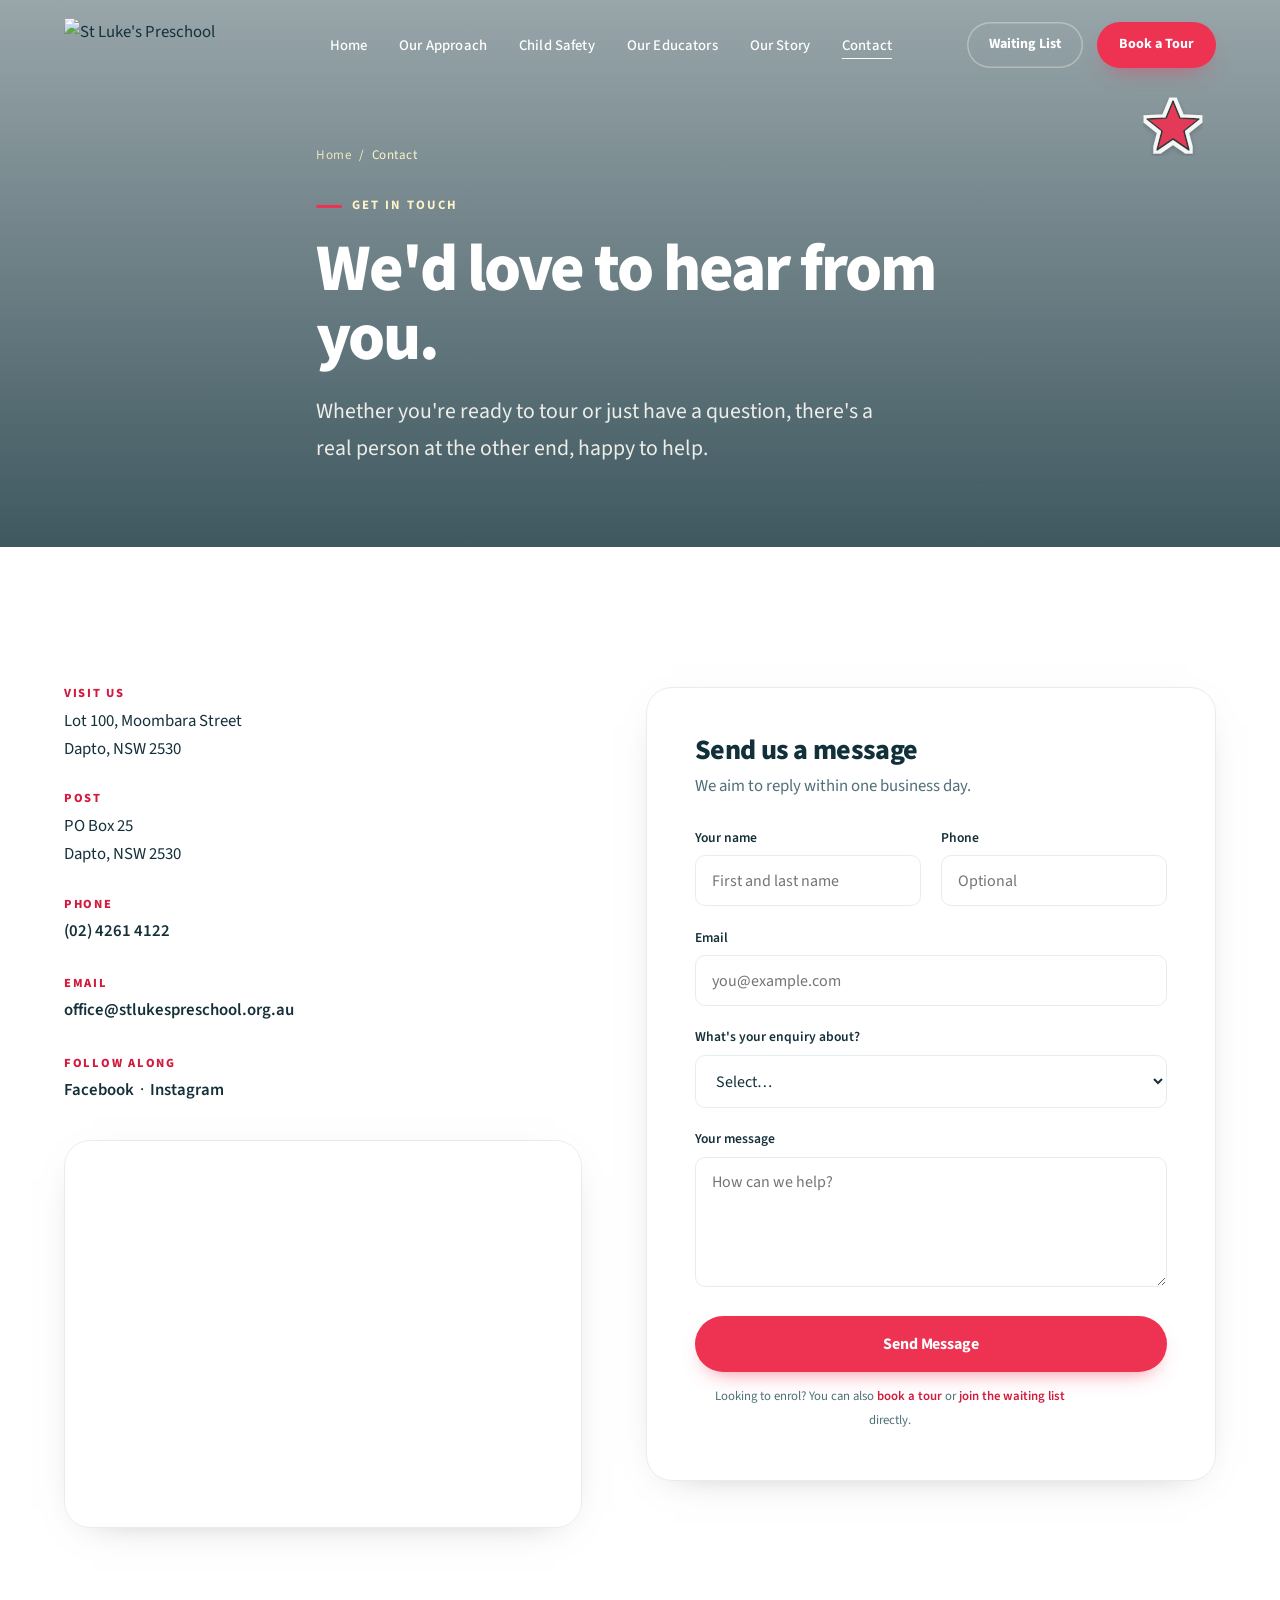
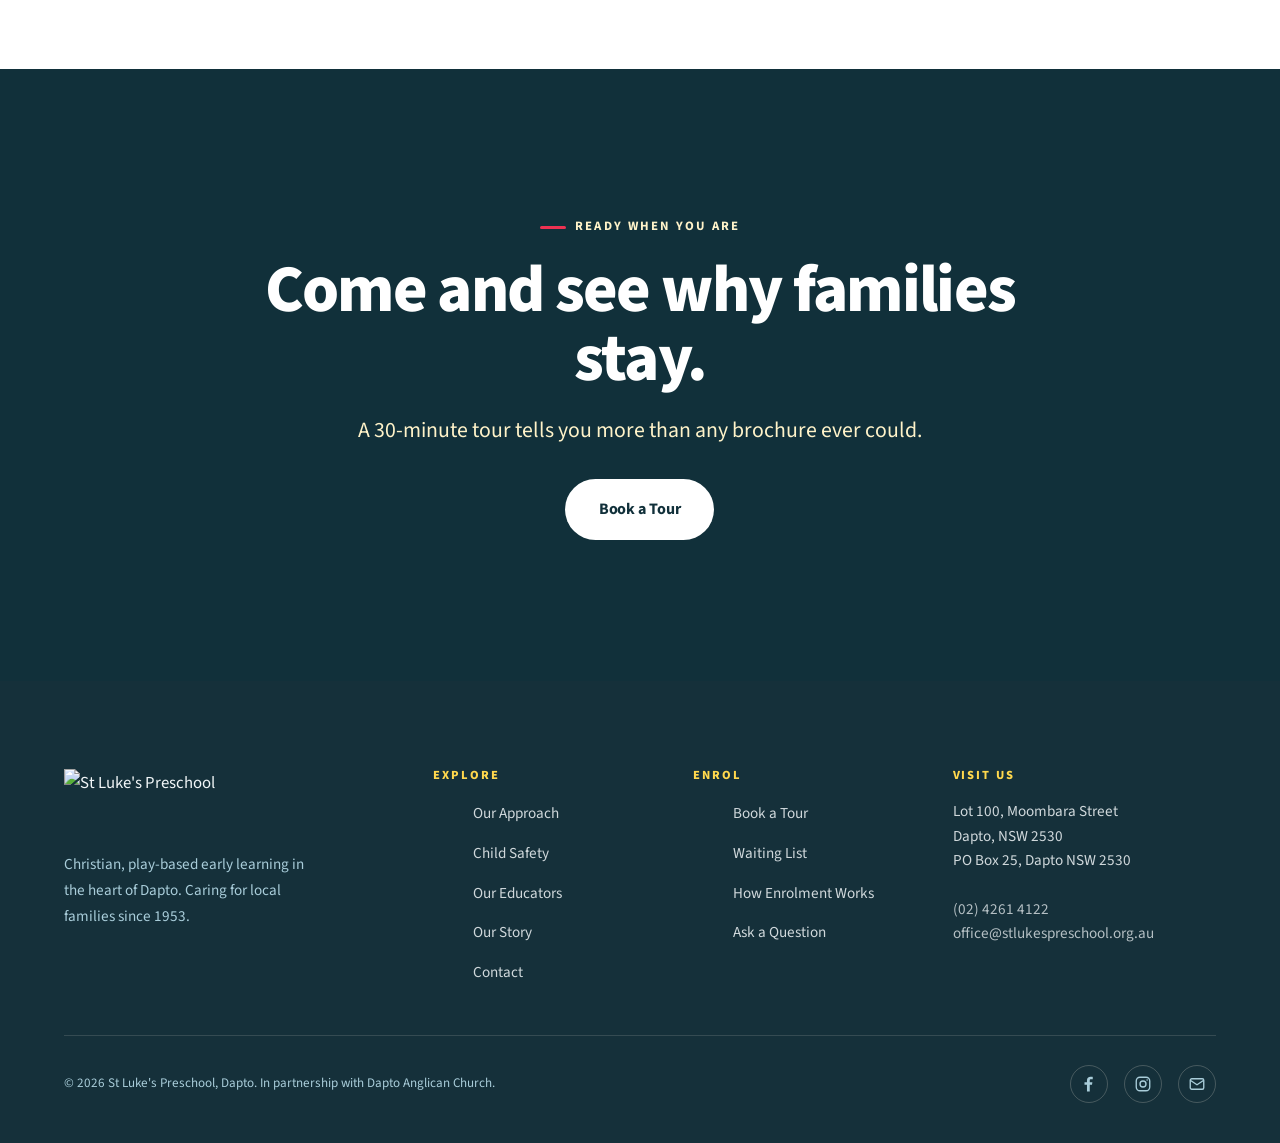
==== contact.html @ 41edbb32 "Initial commit: St Luke's Preschool website redesign" ====
<!DOCTYPE html>
<html lang="en-AU">
<head>
<meta charset="UTF-8">
<meta name="viewport" content="width=device-width, initial-scale=1">
<title>Contact &amp; Visit Us | St Luke's Preschool Dapto</title>
<meta name="description" content="Contact St Luke's Preschool in Dapto, NSW. Visit us at Lot 100 Moombara Street, call (02) 4261 4122, or send a message. We'd love to hear from your family.">
<link rel="canonical" href="https://www.stlukespreschool.org.au/contact">
<link rel="preconnect" href="https://fonts.googleapis.com">
<link rel="preconnect" href="https://fonts.gstatic.com" crossorigin>
<link rel="preconnect" href="https://images.squarespace-cdn.com">
<link rel="stylesheet" href="assets/css/style.css">
</head>
<body>
<a class="skip-link" href="#main">Skip to content</a>

<header class="site-header">
  <nav class="nav wrap" aria-label="Primary">
    <a class="nav__logo" href="index.html" aria-label="St Luke's Preschool home">
      <img class="logo-light" src="https://images.squarespace-cdn.com/content/v1/5cd36d3faadd343a1b4e7133/1561011271362-WZL18BUPBZLLY5ZI9XCS/StLukes_Logo_RGB_WhiteText.png?format=500w" alt="St Luke's Preschool">
      <img class="logo-dark" src="https://images.squarespace-cdn.com/content/v1/5cd36d3faadd343a1b4e7133/1561000660241-JR309UO80O5GHP8TYJ64/StLukes_Logo_RGB.png?format=500w" alt="St Luke's Preschool">
    </a>
    <ul class="nav__links">
      <li><a href="index.html">Home</a></li>
      <li><a href="philosophy.html">Our Approach</a></li>
      <li><a href="safety.html">Child Safety</a></li>
      <li><a href="team.html">Our Educators</a></li>
      <li><a href="history.html">Our Story</a></li>
      <li><a href="contact.html" aria-current="page">Contact</a></li>
    </ul>
    <div class="nav__cta">
      <a class="btn btn--outline-light" href="enrol.html">Waiting List</a>
      <a class="btn btn--timber" href="enrol.html#tour">Book a Tour</a>
    </div>
    <button class="nav__toggle" aria-label="Open menu" aria-expanded="false"><span></span><span></span><span></span></button>
  </nav>
</header>

<main id="main">

<section class="page-hero" style="min-height:46vh">
  <div class="page-hero__media" data-parallax>
    <img src="https://images.squarespace-cdn.com/content/v1/5cd36d3faadd343a1b4e7133/1565507945660-YT7NANG791HRL6DCPRB5/Photo+2-5-19%2C+9+03+25+am.jpg?format=2000w" alt="Inside St Luke's Preschool, Dapto">
  </div>
  <div class="wrap">
    <div class="breadcrumb"><a href="index.html">Home</a> &nbsp;/&nbsp; Contact</div>
    <span class="eyebrow">Get in touch</span>
    <h1>We'd love to hear from you.</h1>
    <p>Whether you're ready to tour or just have a question, there's a real person at the other end, happy to help.</p>
  </div>
</section>

<section class="section">
  <div class="wrap">
    <div class="contact-grid">
      <div class="reveal">
        <div class="contact-detail">
          <h4>Visit us</h4>
          <p>Lot 100, Moombara Street<br>Dapto, NSW 2530</p>
        </div>
        <div class="contact-detail">
          <h4>Post</h4>
          <p>PO Box 25<br>Dapto, NSW 2530</p>
        </div>
        <div class="contact-detail">
          <h4>Phone</h4>
          <p><a class="textlink" href="tel:+61242614122">(02) 4261 4122</a></p>
        </div>
        <div class="contact-detail">
          <h4>Email</h4>
          <p><a class="textlink" href="mailto:office@stlukespreschool.org.au">office@stlukespreschool.org.au</a></p>
        </div>
        <div class="contact-detail">
          <h4>Follow along</h4>
          <p><a class="textlink" href="https://www.facebook.com/stlukespreschooldapto/">Facebook</a> &nbsp;·&nbsp; <a class="textlink" href="http://instagram.com/stlukespreschooldapto">Instagram</a></p>
        </div>
        <div class="map-embed mt-2">
          <iframe title="Map to St Luke's Preschool, Moombara Street Dapto" loading="lazy" src="https://www.google.com/maps?q=Moombara+Street+Dapto+NSW+2530&output=embed"></iframe>
        </div>
      </div>

      <div class="form-card reveal reveal-d1">
        <h2 style="font-size:var(--fs-h3);margin-bottom:0.4rem">Send us a message</h2>
        <p class="muted" style="margin-bottom:1.6rem">We aim to reply within one business day.</p>
        <form onsubmit="return false">
          <div class="form-row">
            <div class="field"><label for="c-name">Your name</label><input id="c-name" type="text" autocomplete="name" placeholder="First and last name"></div>
            <div class="field"><label for="c-phone">Phone</label><input id="c-phone" type="tel" autocomplete="tel" placeholder="Optional"></div>
          </div>
          <div class="field"><label for="c-email">Email</label><input id="c-email" type="email" autocomplete="email" placeholder="you@example.com"></div>
          <div class="field"><label for="c-topic">What's your enquiry about?</label>
            <select id="c-topic"><option>Select…</option><option>Booking a tour</option><option>Waiting list &amp; enrolment</option><option>Fees &amp; subsidies</option><option>Something else</option></select></div>
          <div class="field"><label for="c-msg">Your message</label><textarea id="c-msg" placeholder="How can we help?"></textarea></div>
          <button class="btn btn--primary" type="submit" style="width:100%;justify-content:center">Send Message</button>
          <p class="muted" style="font-size:0.8rem;margin-top:0.9rem;text-align:center">Looking to enrol? You can also <a class="textlink" href="enrol.html#tour">book a tour</a> or <a class="textlink" href="enrol.html#waitlist">join the waiting list</a> directly.</p>
        </form>
      </div>
    </div>
  </div>
</section>

<section class="section section--forest text-center">
  <div class="wrap-narrow reveal">
    <span class="eyebrow" style="color:var(--sand)">Ready when you are</span>
    <h2 style="font-size:var(--fs-h1)">Come and see why families stay.</h2>
    <p class="lead" style="margin:1.2rem auto 2rem">A 30-minute tour tells you more than any brochure ever could.</p>
    <a class="btn btn--light" href="enrol.html#tour">Book a Tour</a>
  </div>
</section>

</main>

<div data-footer></div>
<script src="assets/js/main.js"></script>
<script src="assets/js/footer.js"></script>
<script src="assets/js/stickers.js"></script>
</body>
</html>
---- assets/css/style.css ----
/* =====================================================================
   St Luke's Preschool, Design System
   Evolution, not rebrand. Warm, calm, editorial, trustworthy.
   ===================================================================== */

/* ---------- Fonts ----------
   Primary face: Myriad Pro (licensed). Drop your Adobe Fonts / Typekit kit in the
   <head> and it renders natively everywhere. Source Sans 3 (Adobe's open sibling,
   near-identical to Myriad Pro) is loaded as the rendering fallback so the site
   looks correct without the licensed kit. */
@import url('https://fonts.googleapis.com/css2?family=Source+Sans+3:ital,wght@0,300;0,400;0,500;0,600;0,700;0,800;0,900;1,400;1,600&display=swap');

/* ---------- Tokens ---------- */
:root {
  /* Brand brights, preschool palette */
  --lime:     #d6f04e;
  --lime-deep:#bcd92f;
  --yellow:   #ffc803;
  --yellow-deep:#e6ad00;
  --red:      #ed3252;
  --red-deep: #d21b3f;
  --blue:     #71a5b9;
  --blue-deep:#4f8198;
  --white:    #ffffff;

  /* Semantic tokens (mapped onto the brights + premium neutrals) */
  --warm-white:   #ffffff;
  --soft-cream:   #f1f6f8;   /* cool soft alt section */
  --sand:         #fff3c9;   /* sunny block */
  --sand-deep:    #ffd84d;
  --timber:       #ed3252;   /* primary action / energetic accent */
  --timber-deep:  #d21b3f;
  --sage:         #71a5b9;   /* calm blue accent */
  --sage-soft:    #a9cdda;
  --forest:       #1d4a59;   /* deep teal */
  --forest-deep:  #11303a;   /* ink, dark sections, headings */
  --charcoal:     #15303a;   /* body text */
  --charcoal-soft:#516f79;   /* muted text */
  --line:         #e7edef;

  /* Typography, Myriad Pro with Source Sans 3 fallback */
  --display: "Myriad Pro", "Source Sans 3", -apple-system, BlinkMacSystemFont, "Segoe UI", Tahoma, sans-serif;
  --serif: var(--display);
  --sans:  "Myriad Pro", "Source Sans 3", -apple-system, BlinkMacSystemFont, "Segoe UI", Tahoma, sans-serif;

  /* Fluid type scale */
  --fs-hero:  clamp(2.9rem, 7vw, 6.4rem);
  --fs-h1:    clamp(2.4rem, 5.2vw, 4.6rem);
  --fs-h2:    clamp(1.9rem, 3.6vw, 3.1rem);
  --fs-h3:    clamp(1.35rem, 2.2vw, 1.75rem);
  --fs-lead:  clamp(1.12rem, 1.7vw, 1.4rem);
  --fs-body:  1.05rem;
  --fs-small: 0.86rem;

  /* Rhythm */
  --section:  clamp(4.5rem, 11vw, 9.5rem);
  --gutter:   clamp(1.4rem, 5vw, 5rem);
  --maxw:     1280px;
  --radius:   14px;
  --radius-lg: 26px;

  --ease: cubic-bezier(0.22, 0.61, 0.36, 1);
  --shadow: 0 18px 50px -24px rgba(46, 43, 37, 0.45);
  --shadow-soft: 0 10px 40px -28px rgba(46, 43, 37, 0.55);
}

/* ---------- Reset ---------- */
*, *::before, *::after { box-sizing: border-box; }
* { margin: 0; }
html { -webkit-text-size-adjust: 100%; scroll-behavior: smooth; }
@media (prefers-reduced-motion: reduce) {
  html { scroll-behavior: auto; }
  *, *::before, *::after { animation-duration: 0.001ms !important; transition-duration: 0.001ms !important; }
}
body {
  font-family: var(--sans);
  font-size: var(--fs-body);
  line-height: 1.7;
  color: var(--charcoal);
  background: var(--warm-white);
  -webkit-font-smoothing: antialiased;
  text-rendering: optimizeLegibility;
  overflow-x: hidden;
}
img { max-width: 100%; display: block; }
a { color: inherit; text-decoration: none; }
button { font-family: inherit; cursor: pointer; border: none; background: none; }

/* ---------- Typography ---------- */
h1, h2, h3, h4 {
  font-family: var(--display);
  font-weight: 800;
  line-height: 1.03;
  letter-spacing: -0.025em;
  color: var(--forest-deep);
}
h1 em, h2 em, h3 em { font-style: italic; font-weight: 700; }
.eyebrow {
  font-family: var(--sans);
  font-size: 0.8rem;
  font-weight: 700;
  letter-spacing: 0.16em;
  text-transform: uppercase;
  color: var(--blue-deep);
  display: inline-flex;
  align-items: center;
  gap: 0.6rem;
  margin-bottom: 1.2rem;
}
.eyebrow::before {
  content: ''; width: 26px; height: 3px; border-radius: 3px;
  background: var(--red); display: inline-block;
}
.section-head--center .eyebrow, .text-center .eyebrow { justify-content: center; }
.lead { font-size: var(--fs-lead); line-height: 1.55; color: var(--charcoal-soft); }
p { max-width: 65ch; }
em { font-style: italic; }

/* ---------- Layout ---------- */
.wrap { max-width: var(--maxw); margin-inline: auto; padding-inline: var(--gutter); }
.wrap-narrow { max-width: 920px; margin-inline: auto; padding-inline: var(--gutter); }
.section { padding-block: var(--section); }
.section--cream { background: var(--soft-cream); }
.section--sand { background: var(--sand); }
.section--forest { background: var(--forest-deep); color: var(--soft-cream); }
.section--forest h1, .section--forest h2, .section--forest h3 { color: var(--warm-white); }
.section--forest .lead { color: var(--sand); }

/* ---------- Buttons ---------- */
.btn {
  display: inline-flex; align-items: center; gap: 0.6rem;
  font-family: var(--sans); font-weight: 700; font-size: 1rem;
  letter-spacing: -0.005em;
  padding: 1.05rem 2.1rem; border-radius: 100px;
  transition: transform 0.35s var(--ease), background 0.35s var(--ease), color 0.35s var(--ease), box-shadow 0.35s var(--ease);
  will-change: transform;
}
.btn svg { transition: transform 0.35s var(--ease); }
.btn:hover svg { transform: translateX(4px); }
.btn--primary { background: var(--red); color: #fff; box-shadow: 0 10px 22px -12px rgba(237,50,82,0.7); }
.btn--primary:hover { background: var(--red-deep); transform: translateY(-3px); box-shadow: 0 16px 30px -12px rgba(237,50,82,0.75); }
.btn--timber { background: var(--red); color: #fff; box-shadow: 0 10px 22px -12px rgba(237,50,82,0.7); }
.btn--timber:hover { background: var(--red-deep); transform: translateY(-3px); box-shadow: 0 16px 30px -12px rgba(237,50,82,0.75); }
.btn--ghost { background: transparent; color: var(--forest-deep); box-shadow: inset 0 0 0 2px var(--forest-deep); }
.btn--ghost:hover { background: var(--forest-deep); color: #fff; transform: translateY(-3px); }
.btn--light { background: var(--warm-white); color: var(--forest-deep); }
.btn--light:hover { background: #fff; transform: translateY(-2px); box-shadow: var(--shadow-soft); }
.btn--outline-light { background: transparent; color: var(--warm-white); box-shadow: inset 0 0 0 1.5px rgba(243,236,224,0.4); }
.btn--outline-light:hover { box-shadow: inset 0 0 0 1.5px var(--warm-white); transform: translateY(-2px); }

.textlink {
  display: inline-flex; align-items: center; gap: 0.5rem;
  font-weight: 600; color: var(--timber-deep);
  border-bottom: 1.5px solid transparent; padding-bottom: 2px;
  transition: border-color 0.3s var(--ease), gap 0.3s var(--ease);
}
.textlink:hover { border-color: var(--timber); gap: 0.8rem; }

/* ---------- Header ---------- */
.site-header {
  position: fixed; top: 0; left: 0; right: 0; z-index: 100;
  padding: 1.1rem 0;
  transition: background 0.5s var(--ease), box-shadow 0.5s var(--ease), padding 0.5s var(--ease);
}
.site-header.is-solid {
  background: #ffffff;
  box-shadow: 0 1px 0 var(--line), 0 8px 24px -20px rgba(20,48,58,0.5);
  padding: 0.7rem 0;
}
.nav { display: flex; align-items: center; justify-content: space-between; gap: 2rem; }
.nav__logo img { height: 56px; width: auto; transition: height 0.5s var(--ease), filter 0.5s var(--ease); }
.is-solid .nav__logo img { height: 46px; }
/* white logo on hero, dark logo when solid */
.nav__logo .logo-light { display: block; }
.nav__logo .logo-dark  { display: none; }
.is-solid .nav__logo .logo-light { display: none; }
.is-solid .nav__logo .logo-dark  { display: block; }

.nav__links { display: flex; align-items: center; gap: 2rem; list-style: none; }
.nav__links a {
  font-size: 0.92rem; font-weight: 500; color: var(--warm-white);
  letter-spacing: 0.01em; position: relative; padding-bottom: 3px;
  transition: color 0.3s var(--ease);
}
.nav__links a::after {
  content: ''; position: absolute; left: 0; bottom: 0; height: 1.5px; width: 0;
  background: currentColor; transition: width 0.35s var(--ease);
}
.nav__links a:hover::after, .nav__links a[aria-current="page"]::after { width: 100%; }
.is-solid .nav__links a { color: var(--charcoal); }
.nav__cta { display: flex; align-items: center; gap: 0.9rem; }
.nav__cta .btn { padding: 0.7rem 1.4rem; font-size: 0.88rem; }
.is-solid .nav__cta .btn--outline-light { color: var(--forest-deep); box-shadow: inset 0 0 0 1.5px var(--sand-deep); }

.nav__toggle { display: none; flex-direction: column; gap: 5px; padding: 8px; z-index: 110; }
.nav__toggle span { width: 26px; height: 2px; background: var(--warm-white); transition: all 0.4s var(--ease); }
.is-solid .nav__toggle span, .nav-open .nav__toggle span { background: var(--charcoal); }
.nav-open .nav__toggle span:nth-child(1) { transform: translateY(7px) rotate(45deg); }
.nav-open .nav__toggle span:nth-child(2) { opacity: 0; }
.nav-open .nav__toggle span:nth-child(3) { transform: translateY(-7px) rotate(-45deg); }

/* ---------- Mobile nav ---------- */
@media (max-width: 940px) {
  .nav__links, .nav__cta .btn--outline-light { display: none; }
  .nav__toggle { display: flex; }
  .nav__links {
    position: fixed; inset: 0; flex-direction: column; justify-content: center;
    gap: 1.8rem; background: var(--warm-white); padding: 2rem;
    transform: translateX(100%); transition: transform 0.55s var(--ease);
  }
  .nav-open .nav__links { transform: translateX(0); display: flex; }
  .nav-open .nav__links a { color: var(--charcoal); font-size: 1.5rem; font-family: var(--serif); }
  .nav__cta .btn--timber { padding: 0.6rem 1.1rem; font-size: 0.82rem; }
}

/* ---------- Hero ---------- */
.hero { position: relative; min-height: 100svh; display: flex; align-items: flex-end; color: var(--warm-white); overflow: hidden; }
.hero__media { position: absolute; inset: 0; z-index: -2; }
.hero__media img { width: 100%; height: 100%; object-fit: cover; }
.hero__media::after {
  content: ''; position: absolute; inset: 0;
  background: linear-gradient(180deg, rgba(17,48,58,0.45) 0%, rgba(17,48,58,0.1) 35%, rgba(17,48,58,0.25) 60%, rgba(17,48,58,0.82) 100%);
}
.hero__inner { width: 100%; padding-bottom: clamp(3rem, 8vh, 7rem); padding-top: 8rem; }
.hero__eyebrow { color: var(--sand); letter-spacing: 0.24em; }
.hero h1 { color: #fff; font-size: var(--fs-hero); font-weight: 800; max-width: 16ch; letter-spacing: -0.03em; }
.hero h1 em { font-style: italic; color: var(--yellow); }
.hero__sub { font-size: var(--fs-lead); max-width: 46ch; margin-top: 1.6rem; color: rgba(251,248,243,0.92); }
.hero__cta { display: flex; flex-wrap: wrap; gap: 1rem; margin-top: 2.4rem; }
.hero__scroll {
  position: absolute; bottom: 2rem; right: var(--gutter); font-size: 0.74rem;
  letter-spacing: 0.2em; text-transform: uppercase; display: flex; align-items: center; gap: 0.6rem; opacity: 0.85;
}
.hero__scroll span { width: 1px; height: 38px; background: rgba(251,248,243,0.6); display: inline-block; position: relative; overflow: hidden; }
.hero__scroll span::after { content:''; position:absolute; top:-100%; left:0; width:100%; height:100%; background: var(--sand); animation: scrolldn 2.4s var(--ease) infinite; }
@keyframes scrolldn { 0%{top:-100%} 60%,100%{top:100%} }

/* ---------- Trust bar ---------- */
.trustbar { background: var(--forest-deep); color: var(--soft-cream); }
.trustbar__grid {
  display: grid; grid-template-columns: repeat(5, 1fr);
  align-items: center;
}
.trustbar__item { padding: 2.2rem 1.4rem; text-align: center; border-right: 1px solid rgba(255,255,255,0.10); position: relative; }
.trustbar__item:last-child { border-right: none; }
.trustbar__item::before { content:''; position:absolute; top:0; left:50%; transform:translateX(-50%); width:38px; height:4px; border-radius:0 0 4px 4px; }
.trustbar__item:nth-child(1)::before { background: var(--lime); }
.trustbar__item:nth-child(2)::before { background: var(--yellow); }
.trustbar__item:nth-child(3)::before { background: var(--red); }
.trustbar__item:nth-child(4)::before { background: var(--blue); }
.trustbar__item:nth-child(5)::before { background: var(--lime-deep); }
.trustbar__item strong { display: block; font-family: var(--display); font-weight: 800; font-size: 1.5rem; color: #fff; line-height: 1.1; margin-bottom: 0.3rem; letter-spacing: -0.02em; }
.trustbar__item span { font-size: 0.82rem; letter-spacing: 0.02em; color: var(--sage-soft); }
@media (max-width: 860px) {
  .trustbar__grid { grid-template-columns: repeat(2, 1fr); }
  .trustbar__item:nth-child(2) { border-right: none; }
  .trustbar__item:nth-child(5) { grid-column: 1 / -1; border-right: none; border-top: 1px solid rgba(243,236,224,0.12); }
  .trustbar__item { border-top: 1px solid rgba(243,236,224,0.12); }
  .trustbar__item:nth-child(1), .trustbar__item:nth-child(2) { border-top: none; }
}

/* ---------- Section head ---------- */
.section-head { max-width: 760px; margin-bottom: clamp(2.5rem, 5vw, 4rem); }
.section-head h2 { font-size: var(--fs-h2); margin-bottom: 1.2rem; }
.section-head--center { margin-inline: auto; text-align: center; }

/* ---------- Intro / asymmetric split ---------- */
.split { display: grid; grid-template-columns: 1.05fr 0.95fr; gap: clamp(2rem, 6vw, 6rem); align-items: center; }
.split--reverse .split__media { order: 2; }
.split__media { position: relative; }
.split__media img { border-radius: var(--radius-lg); box-shadow: var(--shadow); width: 100%; aspect-ratio: 4/5; object-fit: cover; }
.split__media--tall img { aspect-ratio: 3/4; }
.split__badge {
  position: absolute; bottom: -28px; left: -28px; background: var(--warm-white);
  border-radius: 18px; padding: 1.2rem 1.5rem; box-shadow: var(--shadow); max-width: 230px;
}
.split__badge strong { font-family: var(--serif); font-size: 2.2rem; color: var(--timber-deep); display: block; line-height: 1; }
.split__badge span { font-size: 0.84rem; color: var(--charcoal-soft); }
@media (max-width: 820px) {
  .split { grid-template-columns: 1fr; gap: 3rem; }
  .split--reverse .split__media { order: 0; }
  .split__badge { left: 1rem; bottom: -22px; }
}

/* ---------- Pillars ---------- */
.pillars { display: grid; grid-template-columns: repeat(4, 1fr); gap: 1.6rem; }
.pillar {
  background: var(--warm-white); border: 1px solid var(--line); border-radius: var(--radius);
  padding: 2rem 1.7rem; transition: transform 0.5s var(--ease), box-shadow 0.5s var(--ease), border-color 0.5s var(--ease);
}
.pillar:hover { transform: translateY(-6px); box-shadow: var(--shadow-soft); border-color: var(--sand-deep); }
.pillar__icon {
  width: 52px; height: 52px; border-radius: 14px; background: var(--soft-cream);
  display: grid; place-items: center; margin-bottom: 1.3rem; color: var(--timber-deep);
}
.pillar h3 { font-size: 1.3rem; margin-bottom: 0.6rem; }
.pillar p { font-size: 0.96rem; color: var(--charcoal-soft); }
@media (max-width: 900px) { .pillars { grid-template-columns: repeat(2, 1fr); } }
@media (max-width: 520px) { .pillars { grid-template-columns: 1fr; } }

/* ---------- Editorial image collage ---------- */
.collage { display: grid; grid-template-columns: repeat(12, 1fr); gap: 1.4rem; }
.collage img { border-radius: var(--radius); object-fit: cover; width: 100%; height: 100%; box-shadow: var(--shadow-soft); }
.collage__a { grid-column: span 7; aspect-ratio: 4/3; }
.collage__b { grid-column: span 5; aspect-ratio: 3/4; align-self: end; }
.collage__c { grid-column: span 5; aspect-ratio: 3/4; }
.collage__d { grid-column: span 7; aspect-ratio: 4/3; align-self: start; }
@media (max-width: 720px) {
  .collage { grid-template-columns: 1fr 1fr; }
  .collage__a, .collage__b, .collage__c, .collage__d { grid-column: span 1; aspect-ratio: 1; }
}

/* ---------- Daily rhythm timeline ---------- */
.rhythm { display: grid; gap: 0; }
.rhythm__item {
  display: grid; grid-template-columns: 130px 1fr; gap: clamp(1.5rem,4vw,3.5rem); align-items: baseline;
  padding: 1.9rem 0; border-top: 1px solid rgba(243,236,224,0.2);
}
.rhythm__item:last-child { border-bottom: 1px solid rgba(243,236,224,0.2); }
.rhythm__time { font-family: var(--serif); font-size: 1.15rem; color: var(--sand); white-space: nowrap; }
.rhythm__body h3 { color: var(--warm-white); font-size: 1.45rem; margin-bottom: 0.35rem; }
.rhythm__body p { color: var(--sage-soft); font-size: 0.98rem; max-width: 60ch; }
@media (max-width: 620px) { .rhythm__item { grid-template-columns: 1fr; gap: 0.4rem; } }

/* ---------- Educators ---------- */
.educators { display: grid; grid-template-columns: repeat(3, 1fr); gap: 2rem; }
.educator__photo { border-radius: var(--radius); overflow: hidden; aspect-ratio: 4/5; margin-bottom: 1.2rem; background: var(--sand); }
.educator__photo img { width: 100%; height: 100%; object-fit: cover; transition: transform 0.7s var(--ease); }
.educator:hover .educator__photo img { transform: scale(1.04); }
.educator h3 { font-size: 1.35rem; margin-bottom: 0.15rem; }
.educator .role { font-size: 0.82rem; letter-spacing: 0.12em; text-transform: uppercase; color: var(--timber-deep); font-weight: 600; }
.educator p { font-size: 0.95rem; color: var(--charcoal-soft); margin-top: 0.7rem; }
.educator .qual { font-size: 0.85rem; color: var(--sage); margin-top: 0.6rem; font-style: italic; }
@media (max-width: 880px) { .educators { grid-template-columns: repeat(2, 1fr); } }
@media (max-width: 560px) { .educators { grid-template-columns: 1fr; max-width: 380px; margin-inline: auto; } }

/* ---------- Testimonials ---------- */
.quotes { display: grid; grid-template-columns: repeat(2, 1fr); gap: 1.8rem; }
.quote {
  background: var(--warm-white); border-radius: var(--radius-lg); padding: clamp(1.8rem,3vw,2.8rem);
  box-shadow: var(--shadow-soft); border: 1px solid var(--line); position: relative;
}
.quote__mark { font-family: var(--serif); font-size: 4rem; line-height: 0.5; color: var(--sand-deep); }
.quote p { font-family: var(--serif); font-size: 1.3rem; line-height: 1.45; color: var(--forest-deep); font-weight: 400; margin: 0.8rem 0 1.4rem; }
.quote__who { display: flex; align-items: center; gap: 0.9rem; }
.quote__who .avatar { width: 46px; height: 46px; border-radius: 50%; background: var(--sage-soft); display:grid; place-items:center; font-family: var(--serif); color: var(--forest-deep); font-size: 1.1rem; }
.quote__who strong { display: block; font-size: 0.98rem; }
.quote__who span { font-size: 0.84rem; color: var(--charcoal-soft); }
@media (max-width: 720px) { .quotes { grid-template-columns: 1fr; } }

/* ---------- Social feed ---------- */
.social-grid { display: grid; grid-template-columns: repeat(3, 1fr); gap: 1.6rem; }
.social-card { background: var(--warm-white); border: 1px solid var(--line); border-radius: var(--radius); overflow: hidden; transition: transform 0.5s var(--ease), box-shadow 0.5s var(--ease); }
.social-card:hover { transform: translateY(-5px); box-shadow: var(--shadow-soft); }
.social-card__img { aspect-ratio: 1; overflow: hidden; }
.social-card__img img { width: 100%; height: 100%; object-fit: cover; transition: transform 0.7s var(--ease); }
.social-card:hover .social-card__img img { transform: scale(1.05); }
.social-card__body { padding: 1.3rem 1.4rem; }
.social-card__body p { font-size: 0.95rem; color: var(--charcoal-soft); }
@media (max-width: 800px) { .social-grid { grid-template-columns: 1fr 1fr; } .social-grid a:nth-child(3){ display:none; } }
@media (max-width: 520px) { .social-grid { grid-template-columns: 1fr; } .social-grid a:nth-child(3){ display:block; } }

/* ---------- Big CTA ---------- */
.cta-final { position: relative; overflow: hidden; }
.cta-final__media { position: absolute; inset: 0; z-index: -2; }
.cta-final__media img { width: 100%; height: 100%; object-fit: cover; }
.cta-final__media::after { content:''; position:absolute; inset:0; background: linear-gradient(120deg, rgba(17,48,58,0.94) 0%, rgba(17,48,58,0.78) 50%, rgba(29,74,89,0.6) 100%); }
.cta-final { color: var(--warm-white); }
.cta-final h2 { color: #fff; font-size: var(--fs-h1); max-width: 16ch; }
.cta-final p { color: var(--sand); font-size: var(--fs-lead); margin-top: 1.2rem; max-width: 48ch; }
.cta-final__btns { display: flex; flex-wrap: wrap; gap: 1rem; margin-top: 2.4rem; }
.cta-final__mini { margin-top: 2.6rem; display: flex; flex-wrap: wrap; gap: 1.8rem; font-size: 0.9rem; color: var(--sage-soft); }
.cta-final__mini a { color: var(--warm-white); border-bottom: 1px solid rgba(251,248,243,0.4); }

/* ---------- Acknowledgement strip ---------- */
.acknowledge { background: var(--sand); text-align: center; }
.acknowledge p { font-family: var(--serif); font-style: italic; font-size: var(--fs-lead); color: var(--forest-deep); max-width: 72ch; margin-inline: auto; }
.acknowledge .eyebrow { color: var(--timber-deep); }

/* ---------- Footer ---------- */
.site-footer { background: var(--charcoal); color: var(--soft-cream); padding-block: clamp(3.5rem, 7vw, 5.5rem) 2.5rem; }
.footer__grid { display: grid; grid-template-columns: 1.5fr 1fr 1fr 1.2fr; gap: 2.5rem; padding-bottom: 3rem; border-bottom: 1px solid rgba(243,236,224,0.14); }
.footer__brand img { height: 64px; margin-bottom: 1.2rem; }
.footer__brand p { font-size: 0.95rem; color: var(--sage-soft); max-width: 32ch; }
.footer__col h4 { font-family: var(--sans); font-size: 0.78rem; letter-spacing: 0.16em; text-transform: uppercase; color: var(--sand-deep); margin-bottom: 1.1rem; }
.footer__col ul { list-style: none; display: grid; gap: 0.7rem; }
.footer__col a, .footer__col address { font-size: 0.95rem; color: var(--soft-cream); font-style: normal; line-height: 1.6; opacity: 0.85; transition: opacity 0.3s; }
.footer__col a:hover { opacity: 1; color: var(--sand); }
.footer__bottom { display: flex; justify-content: space-between; align-items: center; flex-wrap: wrap; gap: 1rem; padding-top: 1.8rem; font-size: 0.82rem; color: var(--sage-soft); }
.footer__social { display: flex; gap: 1rem; }
.footer__social a { width: 38px; height: 38px; border-radius: 50%; border: 1px solid rgba(243,236,224,0.22); display: grid; place-items: center; transition: background 0.3s, border-color 0.3s; }
.footer__social a:hover { background: var(--forest); border-color: var(--forest); }
@media (max-width: 820px) { .footer__grid { grid-template-columns: 1fr 1fr; } .footer__brand { grid-column: 1 / -1; } }
@media (max-width: 480px) { .footer__grid { grid-template-columns: 1fr; } }

/* ---------- Sticky mobile CTA ---------- */
.sticky-cta {
  position: fixed; bottom: 0; left: 0; right: 0; z-index: 90;
  display: none; padding: 0.7rem 1rem calc(0.7rem + env(safe-area-inset-bottom));
  background: rgba(251,248,243,0.95); backdrop-filter: blur(12px); box-shadow: 0 -1px 0 var(--line);
  gap: 0.7rem;
}
.sticky-cta .btn { flex: 1; justify-content: center; padding: 0.95rem; font-size: 0.92rem; }
@media (max-width: 940px) { .sticky-cta { display: flex; } body { padding-bottom: 4.5rem; } }

/* ---------- Page hero (inner pages) ---------- */
.page-hero { position: relative; padding-top: 9rem; padding-bottom: clamp(3rem,7vw,5rem); color: var(--warm-white); overflow: hidden; min-height: 56vh; display: flex; align-items: flex-end; }
.page-hero__media { position: absolute; inset: 0; z-index: -2; }
.page-hero__media img { width: 100%; height: 100%; object-fit: cover; }
.page-hero__media::after { content:''; position:absolute; inset:0; background: linear-gradient(180deg, rgba(17,48,58,0.42), rgba(17,48,58,0.82)); }
.page-hero .eyebrow { color: var(--sand); }
.page-hero h1 { color: #fff; font-size: var(--fs-h1); font-weight: 800; max-width: 18ch; letter-spacing: -0.03em; }
.page-hero p { color: rgba(251,248,243,0.92); font-size: var(--fs-lead); max-width: 52ch; margin-top: 1.2rem; }
.breadcrumb { font-size: 0.82rem; color: var(--sand); margin-bottom: 1.4rem; letter-spacing: 0.04em; }
.breadcrumb a { opacity: 0.85; } .breadcrumb a:hover { opacity: 1; }

/* ---------- Prose ---------- */
.prose h2 { font-size: var(--fs-h2); margin: 2.6rem 0 1rem; }
.prose h3 { font-size: var(--fs-h3); margin: 2rem 0 0.6rem; color: var(--timber-deep); }
.prose p { margin-bottom: 1.2rem; color: var(--charcoal); }
.prose p + p { margin-top: 0; }

/* ---------- Value cards (philosophy) ---------- */
.values { display: grid; grid-template-columns: repeat(2, 1fr); gap: 1.6rem; }
.value {
  padding: 1.9rem; border-radius: var(--radius); background: var(--warm-white); border: 1px solid var(--line);
  transition: transform .5s var(--ease), box-shadow .5s var(--ease);
}
.value:hover { transform: translateY(-4px); box-shadow: var(--shadow-soft); }
.value h3 { font-size: 1.25rem; color: var(--forest-deep); margin-bottom: 0.5rem; }
.value p { font-size: 0.97rem; color: var(--charcoal-soft); }
@media (max-width: 680px) { .values { grid-template-columns: 1fr; } }

/* ---------- Forms ---------- */
.form-card { background: var(--warm-white); border: 1px solid var(--line); border-radius: var(--radius-lg); padding: clamp(1.8rem, 4vw, 3rem); box-shadow: var(--shadow-soft); }
.form-row { display: grid; grid-template-columns: 1fr 1fr; gap: 1.2rem; }
.field { margin-bottom: 1.2rem; }
.field label { display: block; font-size: 0.85rem; font-weight: 600; margin-bottom: 0.4rem; color: var(--charcoal); }
.field input, .field select, .field textarea {
  width: 100%; padding: 0.85rem 1rem; border: 1.5px solid var(--line); border-radius: 10px;
  font-family: var(--sans); font-size: 1rem; background: var(--warm-white); color: var(--charcoal);
  transition: border-color 0.3s var(--ease), box-shadow 0.3s var(--ease);
}
.field input:focus, .field select:focus, .field textarea:focus { outline: none; border-color: var(--sage); box-shadow: 0 0 0 4px rgba(151,165,134,0.18); }
.field textarea { min-height: 130px; resize: vertical; }
@media (max-width: 560px) { .form-row { grid-template-columns: 1fr; } }

/* ---------- Steps (enrol) ---------- */
.steps { display: grid; grid-template-columns: repeat(3, 1fr); gap: 1.6rem; counter-reset: step; }
.step { padding: 1.8rem; border-radius: var(--radius); background: var(--soft-cream); position: relative; }
.step::before {
  counter-increment: step; content: counter(step, decimal-leading-zero);
  font-family: var(--serif); font-size: 2.4rem; color: var(--sand-deep); display: block; margin-bottom: 0.6rem;
}
.step h3 { font-size: 1.2rem; margin-bottom: 0.4rem; }
.step p { font-size: 0.94rem; color: var(--charcoal-soft); }
@media (max-width: 760px) { .steps { grid-template-columns: 1fr; } }

/* ---------- Map / contact split ---------- */
.contact-grid { display: grid; grid-template-columns: 1fr 1.1fr; gap: clamp(2rem, 5vw, 4rem); align-items: start; }
.contact-detail { margin-bottom: 1.8rem; }
.contact-detail h4 { font-family: var(--sans); font-size: 0.78rem; letter-spacing: 0.14em; text-transform: uppercase; color: var(--timber-deep); margin-bottom: 0.4rem; }
.contact-detail p, .contact-detail a { font-size: 1.05rem; color: var(--charcoal); }
.map-embed { border-radius: var(--radius-lg); overflow: hidden; box-shadow: var(--shadow-soft); aspect-ratio: 4/3; border: 1px solid var(--line); }
.map-embed iframe { width: 100%; height: 100%; border: 0; }
@media (max-width: 820px) { .contact-grid { grid-template-columns: 1fr; } }

/* ---------- Timeline (history) ---------- */
.timeline { position: relative; max-width: 760px; margin-inline: auto; }
.timeline::before { content:''; position: absolute; left: 14px; top: 8px; bottom: 8px; width: 2px; background: var(--sand-deep); }
.tl-item { position: relative; padding-left: 3.2rem; padding-bottom: 2.6rem; }
.tl-item::before { content:''; position: absolute; left: 7px; top: 6px; width: 16px; height: 16px; border-radius: 50%; background: var(--timber); box-shadow: 0 0 0 4px var(--warm-white); }
.tl-item .year { font-family: var(--serif); font-size: 1.6rem; color: var(--timber-deep); line-height: 1; margin-bottom: 0.5rem; }
.tl-item p { color: var(--charcoal-soft); }

/* ---------- Reveal animations ---------- */
.reveal { opacity: 0; transform: translateY(26px); transition: opacity 0.9s var(--ease), transform 0.9s var(--ease); }
.reveal.in { opacity: 1; transform: none; }
.reveal-d1 { transition-delay: 0.08s; }
.reveal-d2 { transition-delay: 0.16s; }
.reveal-d3 { transition-delay: 0.24s; }
@media (prefers-reduced-motion: reduce) { .reveal { opacity: 1; transform: none; } }

/* ---------- Utilities ---------- */
.text-center { text-align: center; }
.mt-2 { margin-top: 2rem; } .mt-3 { margin-top: 3rem; }
.muted { color: var(--charcoal-soft); }
.tag { display:inline-block; font-size:0.72rem; letter-spacing:0.12em; text-transform:uppercase; font-weight:600; color: var(--timber-deep); background: var(--soft-cream); padding: 0.35rem 0.8rem; border-radius: 100px; }
.divider-icon { display:flex; align-items:center; justify-content:center; gap:1rem; color: var(--sand-deep); margin: 0 auto; }
.divider-icon span { height:1px; width:60px; background: var(--sand-deep); }
.skip-link { position:absolute; left:-999px; top:0; background:var(--forest-deep); color:#fff; padding:0.7rem 1.2rem; z-index:200; border-radius:0 0 8px 0; }
.skip-link:focus { left:0; }
:focus-visible { outline: 3px solid var(--sage); outline-offset: 3px; border-radius: 4px; }
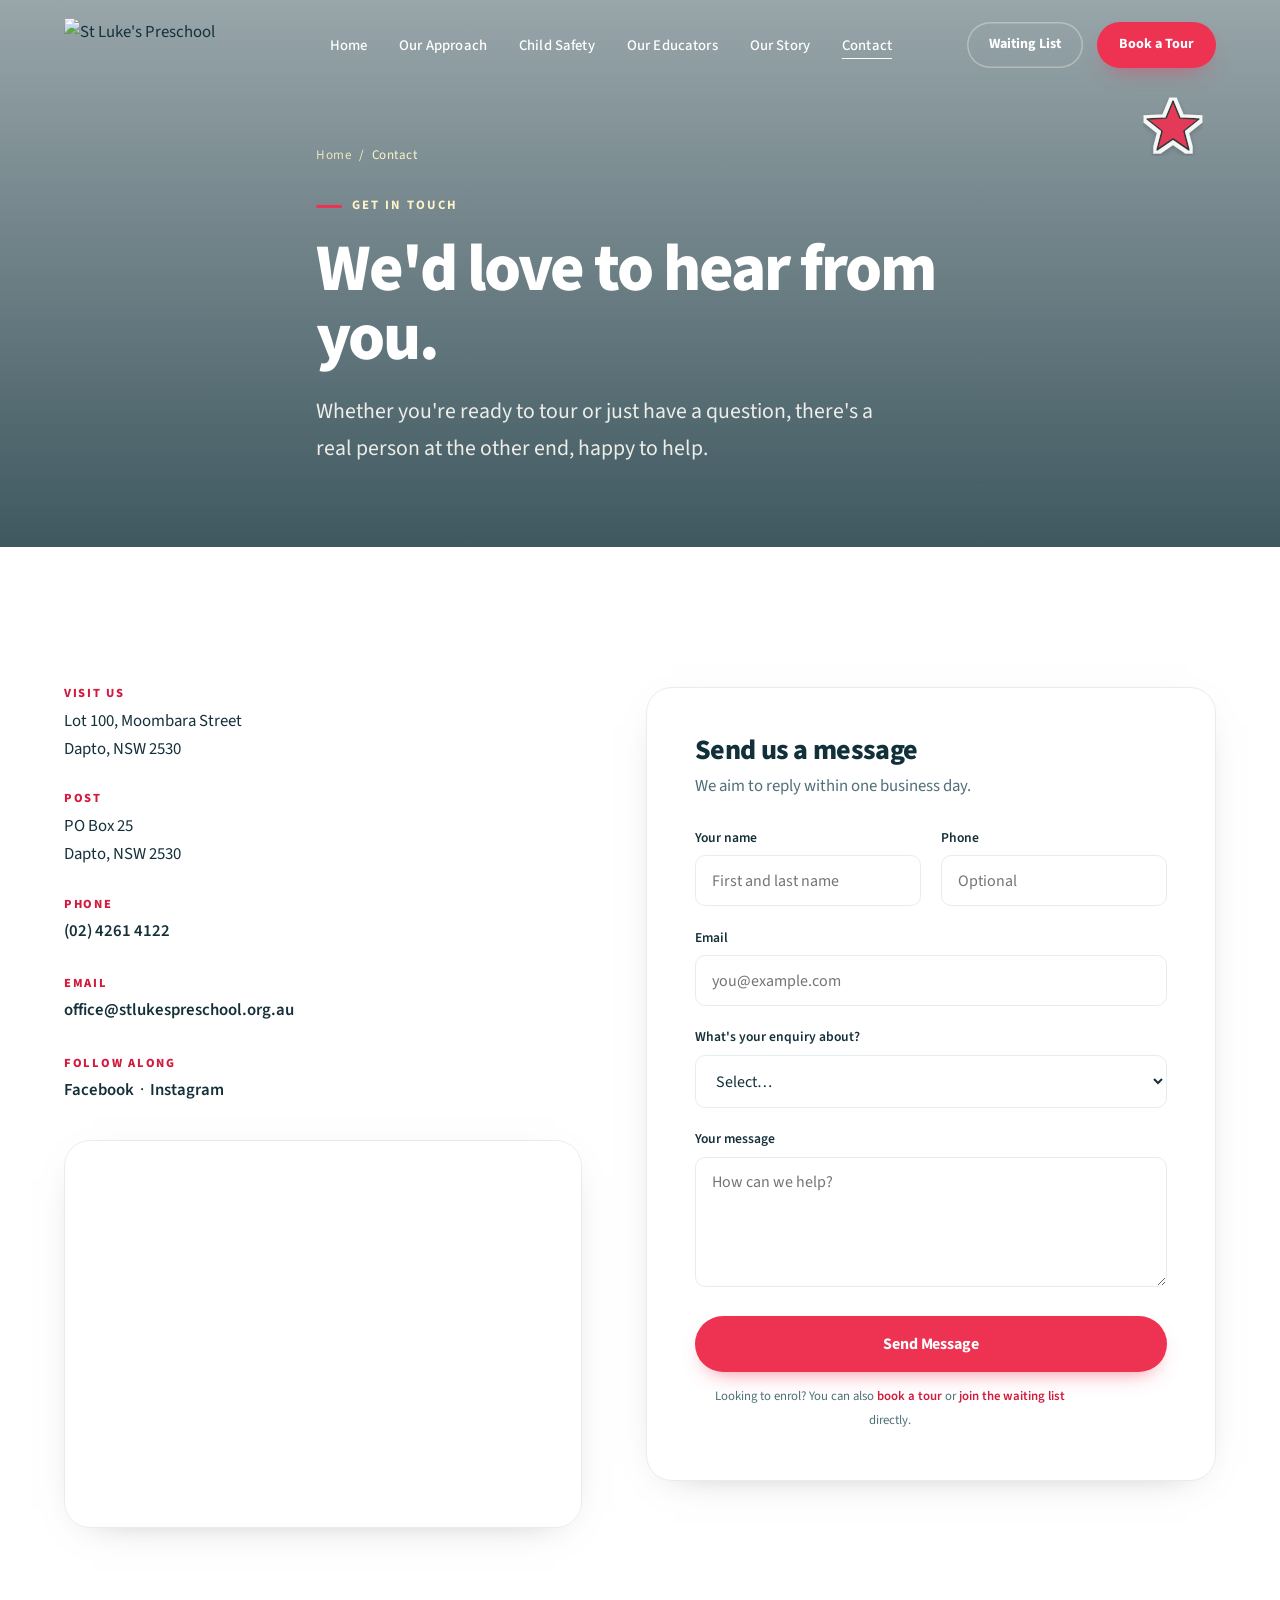
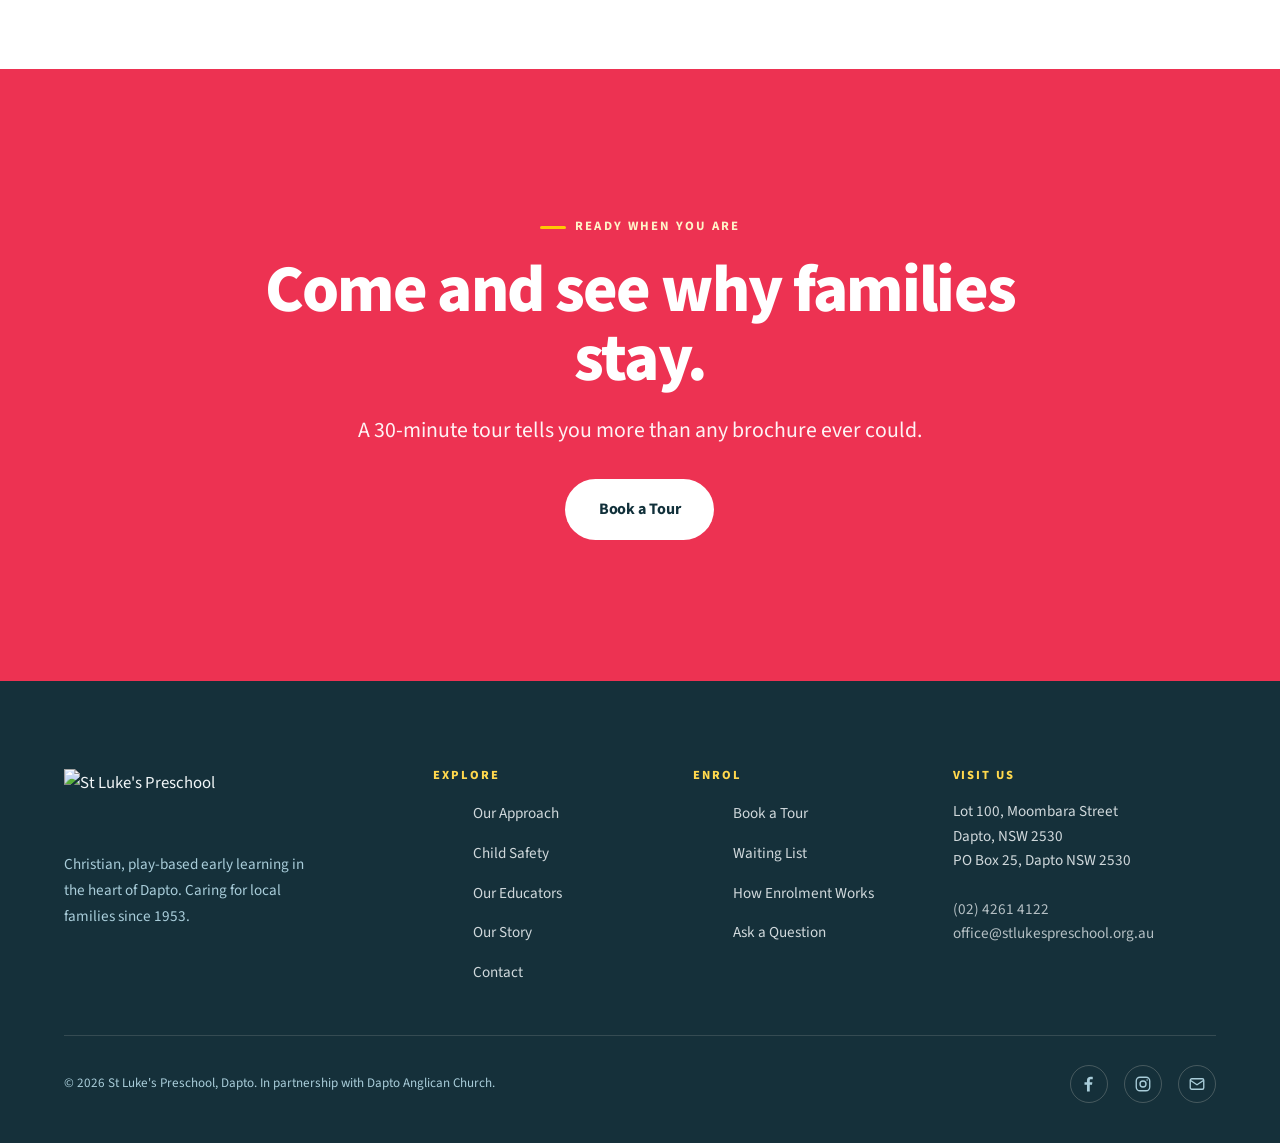
==== commit c09c3c82: "Rebalance brand palette across site; swap graphic tiles for real photos" ====
--- a/contact.html
+++ b/contact.html
@@ -99,7 +99,7 @@
   </div>
 </section>
 
-<section class="section section--forest text-center">
+<section class="section section--red text-center">
   <div class="wrap-narrow reveal">
     <span class="eyebrow" style="color:var(--sand)">Ready when you are</span>
     <h2 style="font-size:var(--fs-h1)">Come and see why families stay.</h2>
--- a/assets/css/style.css
+++ b/assets/css/style.css
@@ -126,6 +126,28 @@
 .section--forest h1, .section--forest h2, .section--forest h3 { color: var(--warm-white); }
 .section--forest .lead { color: var(--sand); }
 
+/* ---- Brand colour-block sections (all five colours, balanced) ---- */
+.section--blue   { background: var(--blue);  color: var(--forest-deep); }
+.section--lime   { background: var(--lime);  color: var(--forest-deep); }
+.section--yellow { background: var(--yellow); color: var(--forest-deep); }
+.section--limesoft { background: #eaf7c2; color: var(--charcoal); }
+.section--bluesoft { background: #e4eef2; color: var(--charcoal); }
+.section--red    { background: var(--red); color: #fff; }
+.section--red h1, .section--red h2, .section--red h3 { color: #fff; }
+.section--red .lead, .section--red p { color: rgba(255,255,255,0.94); }
+.section--red .eyebrow { color: #fff; }
+.section--red .eyebrow::before { background: var(--yellow); }
+.section--blue .eyebrow { color: var(--forest-deep); }
+.section--blue .eyebrow::before { background: var(--red); }
+
+/* Marker-pen highlight (surfaces lime/yellow inside headings) */
+.hl-lime, .hl-yellow {
+  -webkit-box-decoration-break: clone; box-decoration-break: clone;
+  padding: 0 0.16em; border-radius: 7px; color: var(--forest-deep);
+}
+.hl-lime { background: var(--lime); }
+.hl-yellow { background: var(--yellow); }
+
 /* ---------- Buttons ---------- */
 .btn {
   display: inline-flex; align-items: center; gap: 0.6rem;
@@ -236,12 +258,12 @@
 @keyframes scrolldn { 0%{top:-100%} 60%,100%{top:100%} }
 
 /* ---------- Trust bar ---------- */
-.trustbar { background: var(--forest-deep); color: var(--soft-cream); }
+.trustbar { background: var(--blue); color: var(--forest-deep); }
 .trustbar__grid {
   display: grid; grid-template-columns: repeat(5, 1fr);
   align-items: center;
 }
-.trustbar__item { padding: 2.2rem 1.4rem; text-align: center; border-right: 1px solid rgba(255,255,255,0.10); position: relative; }
+.trustbar__item { padding: 2.2rem 1.4rem; text-align: center; border-right: 1px solid rgba(17,48,58,0.14); position: relative; }
 .trustbar__item:last-child { border-right: none; }
 .trustbar__item::before { content:''; position:absolute; top:0; left:50%; transform:translateX(-50%); width:38px; height:4px; border-radius:0 0 4px 4px; }
 .trustbar__item:nth-child(1)::before { background: var(--lime); }
@@ -249,8 +271,8 @@
 .trustbar__item:nth-child(3)::before { background: var(--red); }
 .trustbar__item:nth-child(4)::before { background: var(--blue); }
 .trustbar__item:nth-child(5)::before { background: var(--lime-deep); }
-.trustbar__item strong { display: block; font-family: var(--display); font-weight: 800; font-size: 1.5rem; color: #fff; line-height: 1.1; margin-bottom: 0.3rem; letter-spacing: -0.02em; }
-.trustbar__item span { font-size: 0.82rem; letter-spacing: 0.02em; color: var(--sage-soft); }
+.trustbar__item strong { display: block; font-family: var(--display); font-weight: 800; font-size: 1.5rem; color: var(--forest-deep); line-height: 1.1; margin-bottom: 0.3rem; letter-spacing: -0.02em; }
+.trustbar__item span { font-size: 0.82rem; letter-spacing: 0.02em; color: rgba(17,48,58,0.72); }
 @media (max-width: 860px) {
   .trustbar__grid { grid-template-columns: repeat(2, 1fr); }
   .trustbar__item:nth-child(2) { border-right: none; }
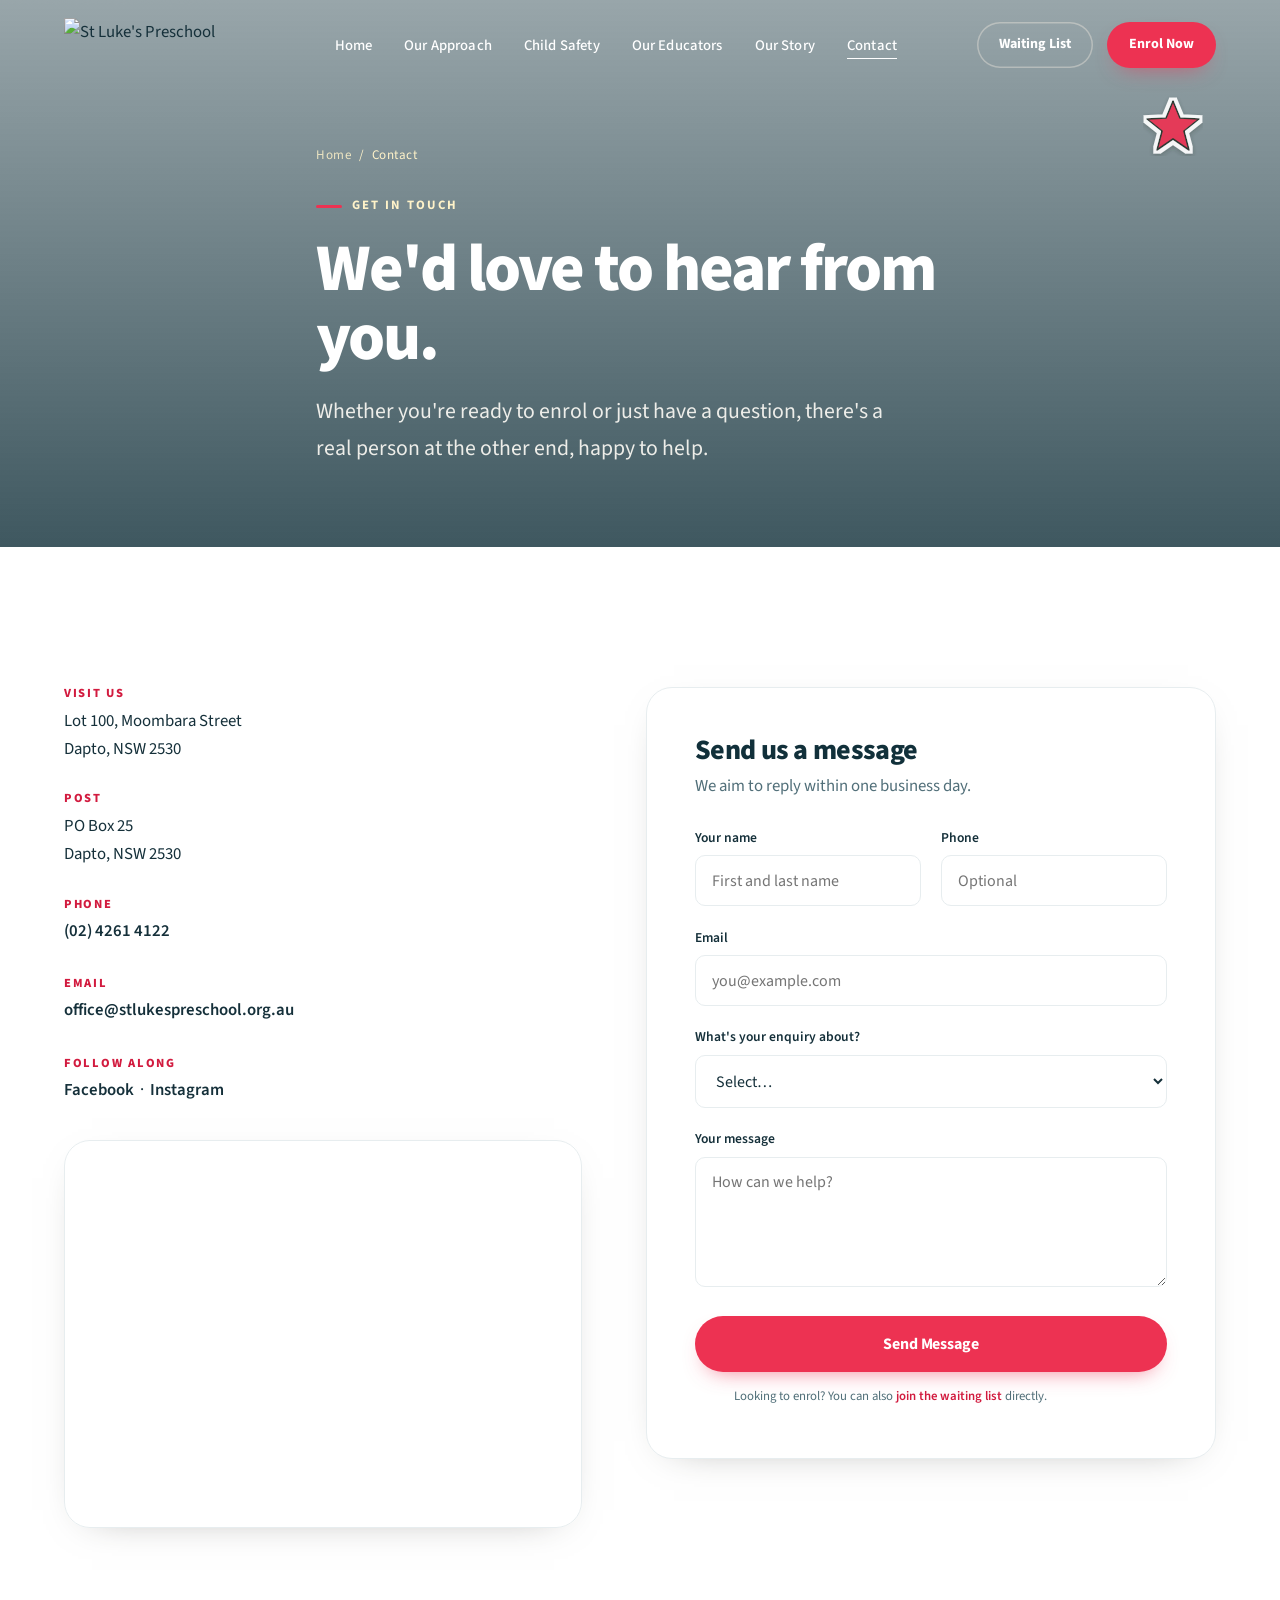
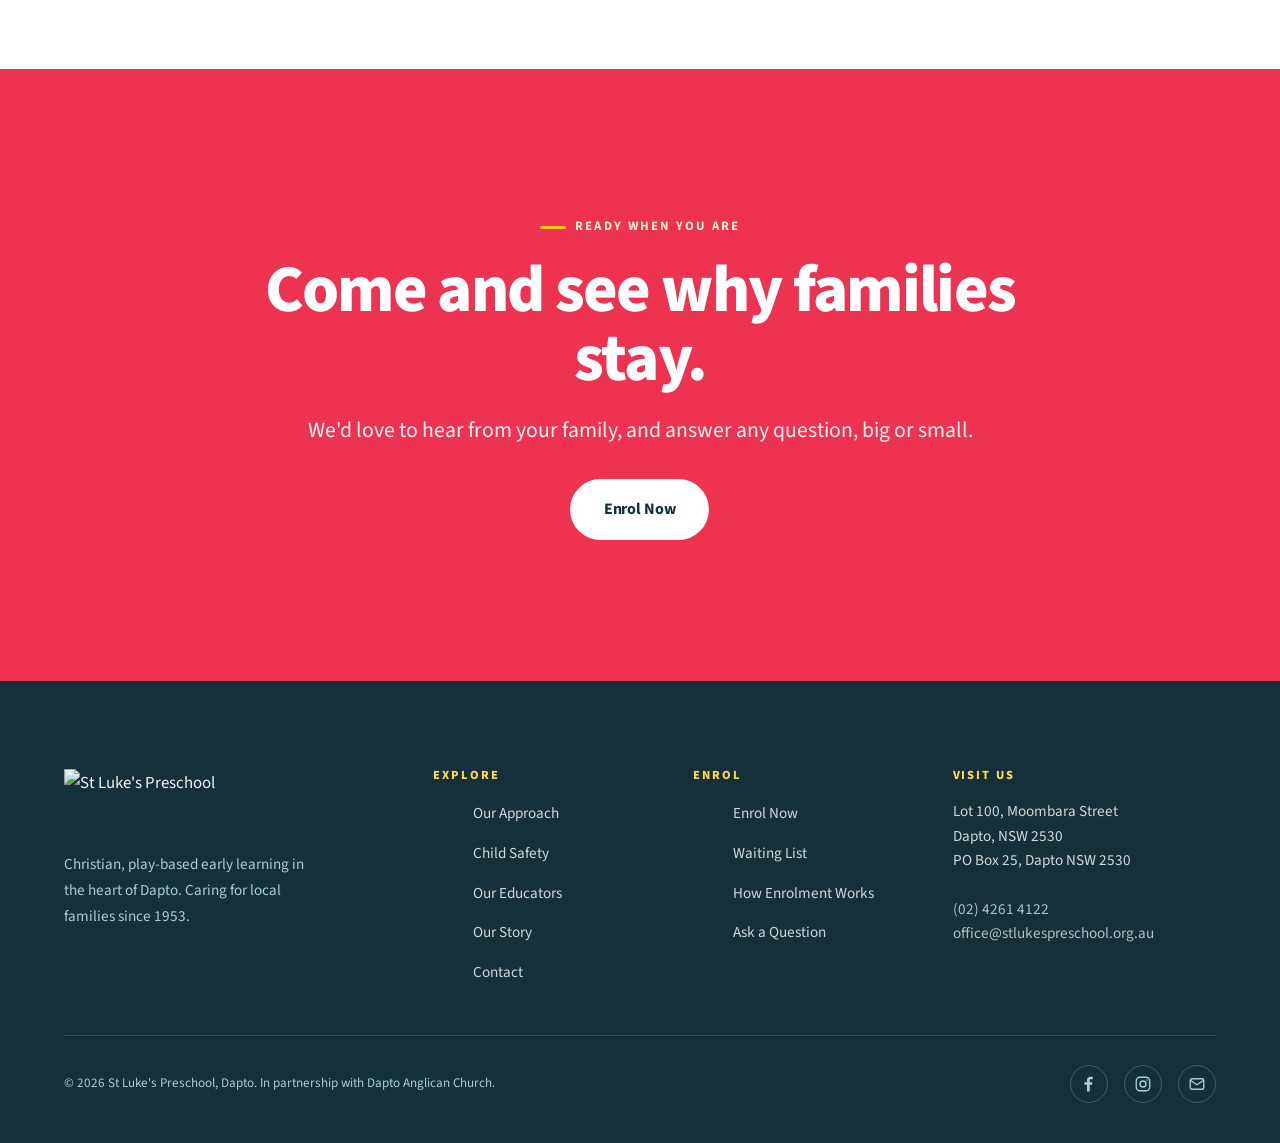
==== commit a56363f1: "Remove Book a Tour; make Enrol Now the primary CTA" ====
--- a/contact.html
+++ b/contact.html
@@ -30,7 +30,7 @@
     </ul>
     <div class="nav__cta">
       <a class="btn btn--outline-light" href="enrol.html">Waiting List</a>
-      <a class="btn btn--timber" href="enrol.html#tour">Book a Tour</a>
+      <a class="btn btn--timber" href="enrol.html">Enrol Now</a>
     </div>
     <button class="nav__toggle" aria-label="Open menu" aria-expanded="false"><span></span><span></span><span></span></button>
   </nav>
@@ -46,7 +46,7 @@
     <div class="breadcrumb"><a href="index.html">Home</a> &nbsp;/&nbsp; Contact</div>
     <span class="eyebrow">Get in touch</span>
     <h1>We'd love to hear from you.</h1>
-    <p>Whether you're ready to tour or just have a question, there's a real person at the other end, happy to help.</p>
+    <p>Whether you're ready to enrol or just have a question, there's a real person at the other end, happy to help.</p>
   </div>
 </section>
 
@@ -89,10 +89,10 @@
           </div>
           <div class="field"><label for="c-email">Email</label><input id="c-email" type="email" autocomplete="email" placeholder="you@example.com"></div>
           <div class="field"><label for="c-topic">What's your enquiry about?</label>
-            <select id="c-topic"><option>Select…</option><option>Booking a tour</option><option>Waiting list &amp; enrolment</option><option>Fees &amp; subsidies</option><option>Something else</option></select></div>
+            <select id="c-topic"><option>Select…</option><option>Visiting us</option><option>Waiting list &amp; enrolment</option><option>Fees &amp; subsidies</option><option>Something else</option></select></div>
           <div class="field"><label for="c-msg">Your message</label><textarea id="c-msg" placeholder="How can we help?"></textarea></div>
           <button class="btn btn--primary" type="submit" style="width:100%;justify-content:center">Send Message</button>
-          <p class="muted" style="font-size:0.8rem;margin-top:0.9rem;text-align:center">Looking to enrol? You can also <a class="textlink" href="enrol.html#tour">book a tour</a> or <a class="textlink" href="enrol.html#waitlist">join the waiting list</a> directly.</p>
+          <p class="muted" style="font-size:0.8rem;margin-top:0.9rem;text-align:center">Looking to enrol? You can also <a class="textlink" href="enrol.html#waitlist">join the waiting list</a> directly.</p>
         </form>
       </div>
     </div>
@@ -103,8 +103,8 @@
   <div class="wrap-narrow reveal">
     <span class="eyebrow" style="color:var(--sand)">Ready when you are</span>
     <h2 style="font-size:var(--fs-h1)">Come and see why families stay.</h2>
-    <p class="lead" style="margin:1.2rem auto 2rem">A 30-minute tour tells you more than any brochure ever could.</p>
-    <a class="btn btn--light" href="enrol.html#tour">Book a Tour</a>
+    <p class="lead" style="margin:1.2rem auto 2rem">We'd love to hear from your family, and answer any question, big or small.</p>
+    <a class="btn btn--light" href="enrol.html">Enrol Now</a>
   </div>
 </section>
 
--- a/assets/css/style.css
+++ b/assets/css/style.css
@@ -121,7 +121,7 @@
 .wrap-narrow { max-width: 920px; margin-inline: auto; padding-inline: var(--gutter); }
 .section { padding-block: var(--section); }
 .section--cream { background: var(--soft-cream); }
-.section--sand { background: var(--sand); }
+.section--sand { background: #e8f1f4; }
 .section--forest { background: var(--forest-deep); color: var(--soft-cream); }
 .section--forest h1, .section--forest h2, .section--forest h3 { color: var(--warm-white); }
 .section--forest .lead { color: var(--sand); }
@@ -395,7 +395,7 @@
 .cta-final__mini a { color: var(--warm-white); border-bottom: 1px solid rgba(251,248,243,0.4); }
 
 /* ---------- Acknowledgement strip ---------- */
-.acknowledge { background: var(--sand); text-align: center; }
+.acknowledge { background: #e8f1f4; text-align: center; }
 .acknowledge p { font-family: var(--serif); font-style: italic; font-size: var(--fs-lead); color: var(--forest-deep); max-width: 72ch; margin-inline: auto; }
 .acknowledge .eyebrow { color: var(--timber-deep); }
 
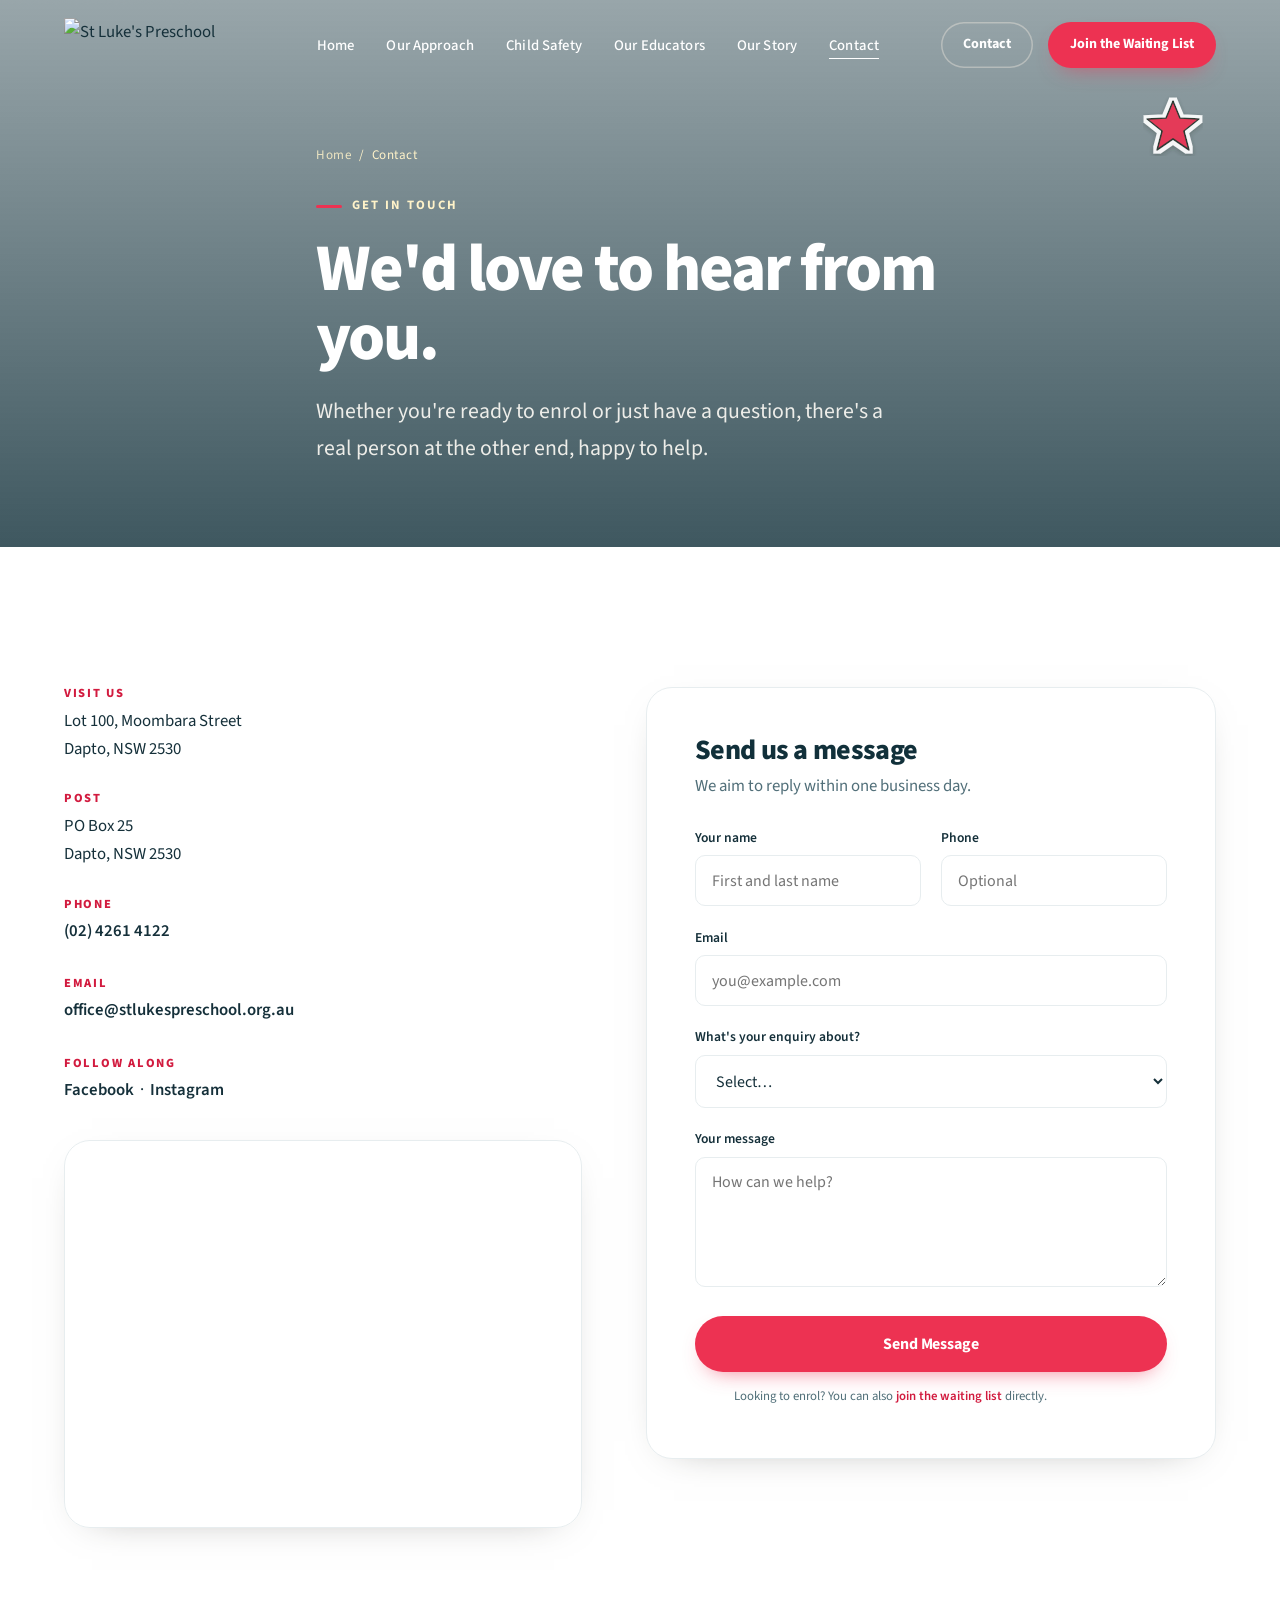
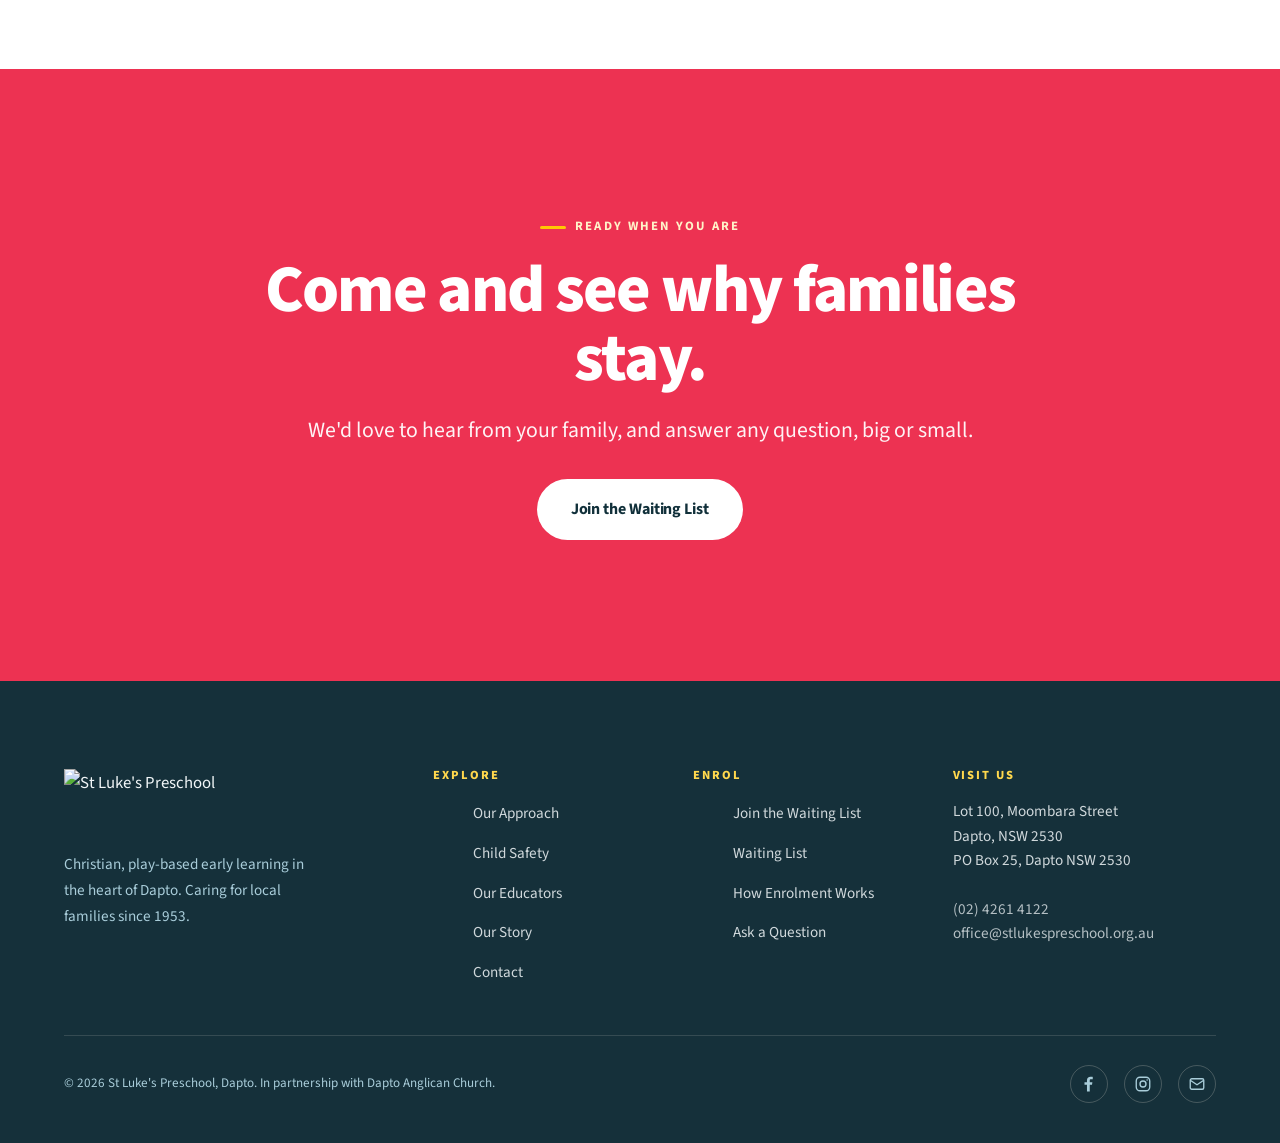
==== commit d0229116: "Face-free photos, header slot, waitlist CTA, timeline stickers" ====
--- a/contact.html
+++ b/contact.html
@@ -29,8 +29,8 @@
       <li><a href="contact.html" aria-current="page">Contact</a></li>
     </ul>
     <div class="nav__cta">
-      <a class="btn btn--outline-light" href="enrol.html">Waiting List</a>
-      <a class="btn btn--timber" href="enrol.html">Enrol Now</a>
+      <a class="btn btn--outline-light" href="contact.html">Contact</a>
+      <a class="btn btn--timber" href="enrol.html">Join the Waiting List</a>
     </div>
     <button class="nav__toggle" aria-label="Open menu" aria-expanded="false"><span></span><span></span><span></span></button>
   </nav>
@@ -104,7 +104,7 @@
     <span class="eyebrow" style="color:var(--sand)">Ready when you are</span>
     <h2 style="font-size:var(--fs-h1)">Come and see why families stay.</h2>
     <p class="lead" style="margin:1.2rem auto 2rem">We'd love to hear from your family, and answer any question, big or small.</p>
-    <a class="btn btn--light" href="enrol.html">Enrol Now</a>
+    <a class="btn btn--light" href="enrol.html">Join the Waiting List</a>
   </div>
 </section>
 
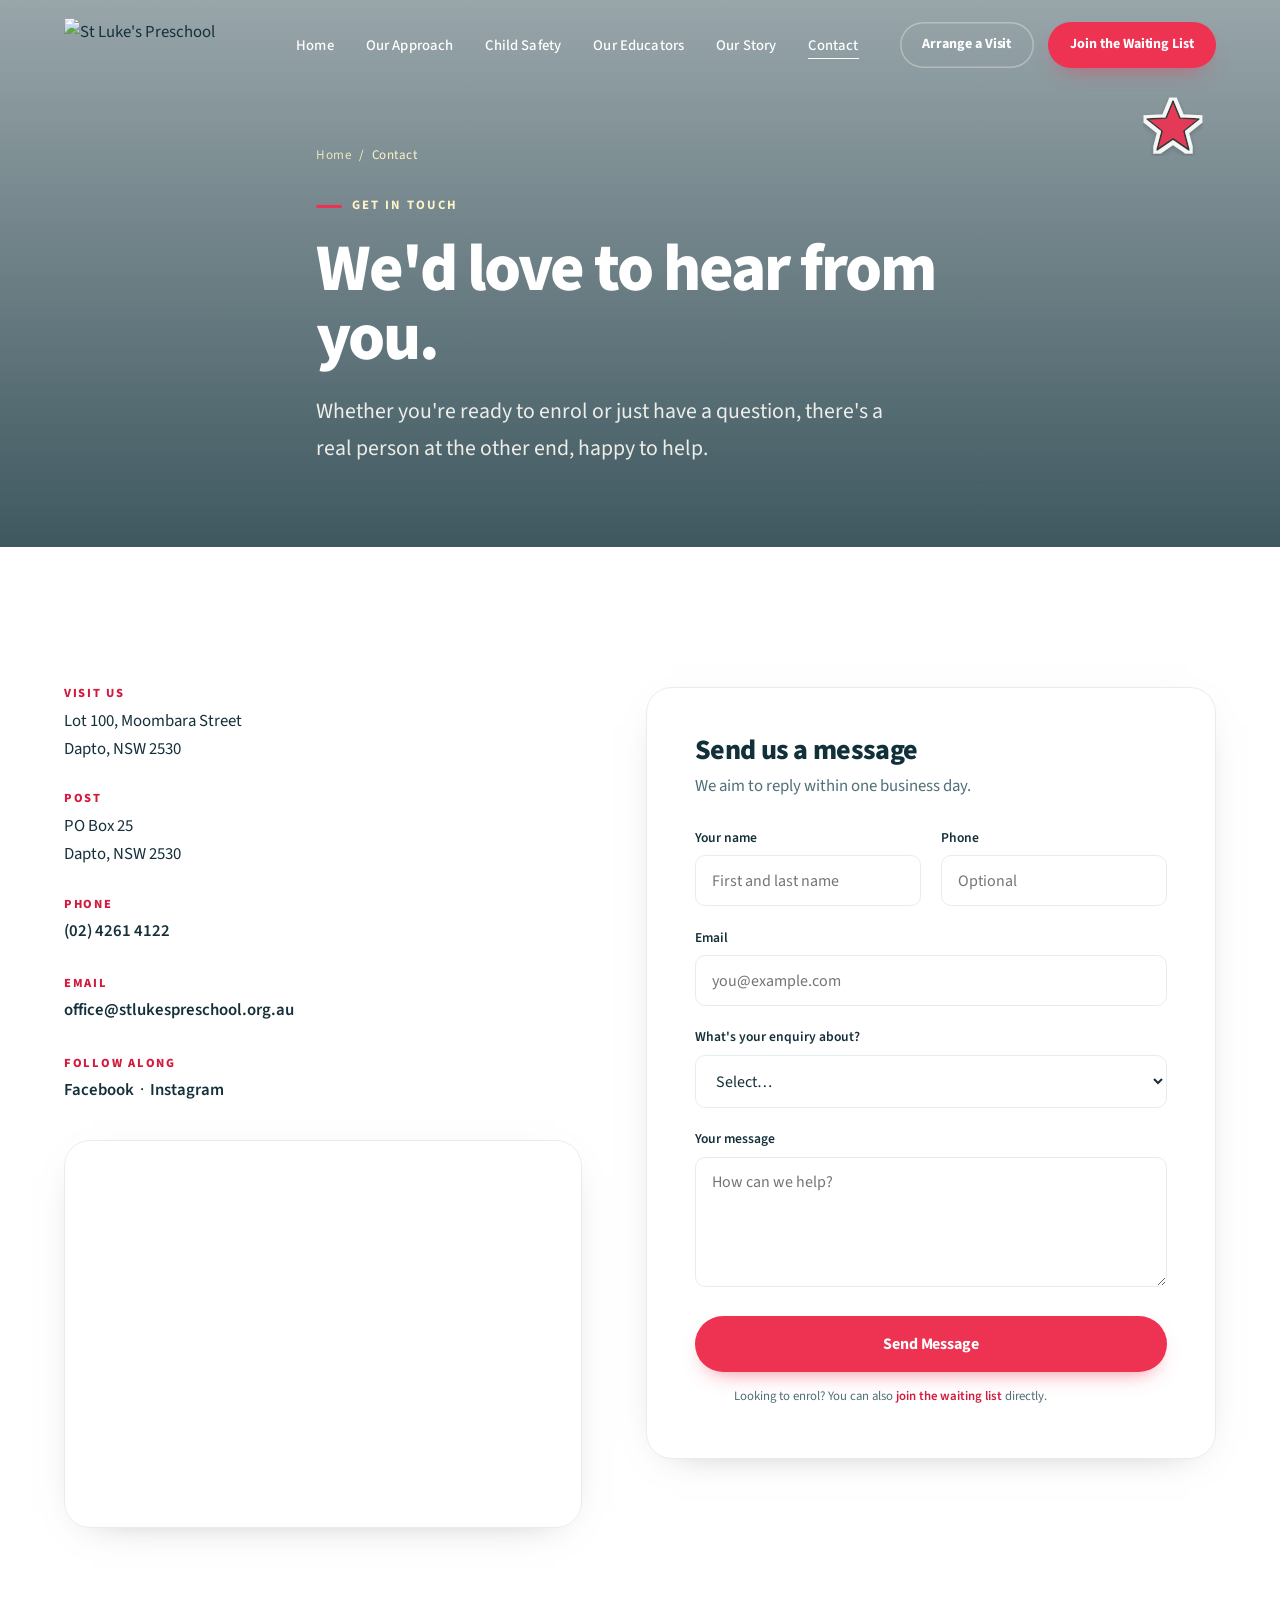
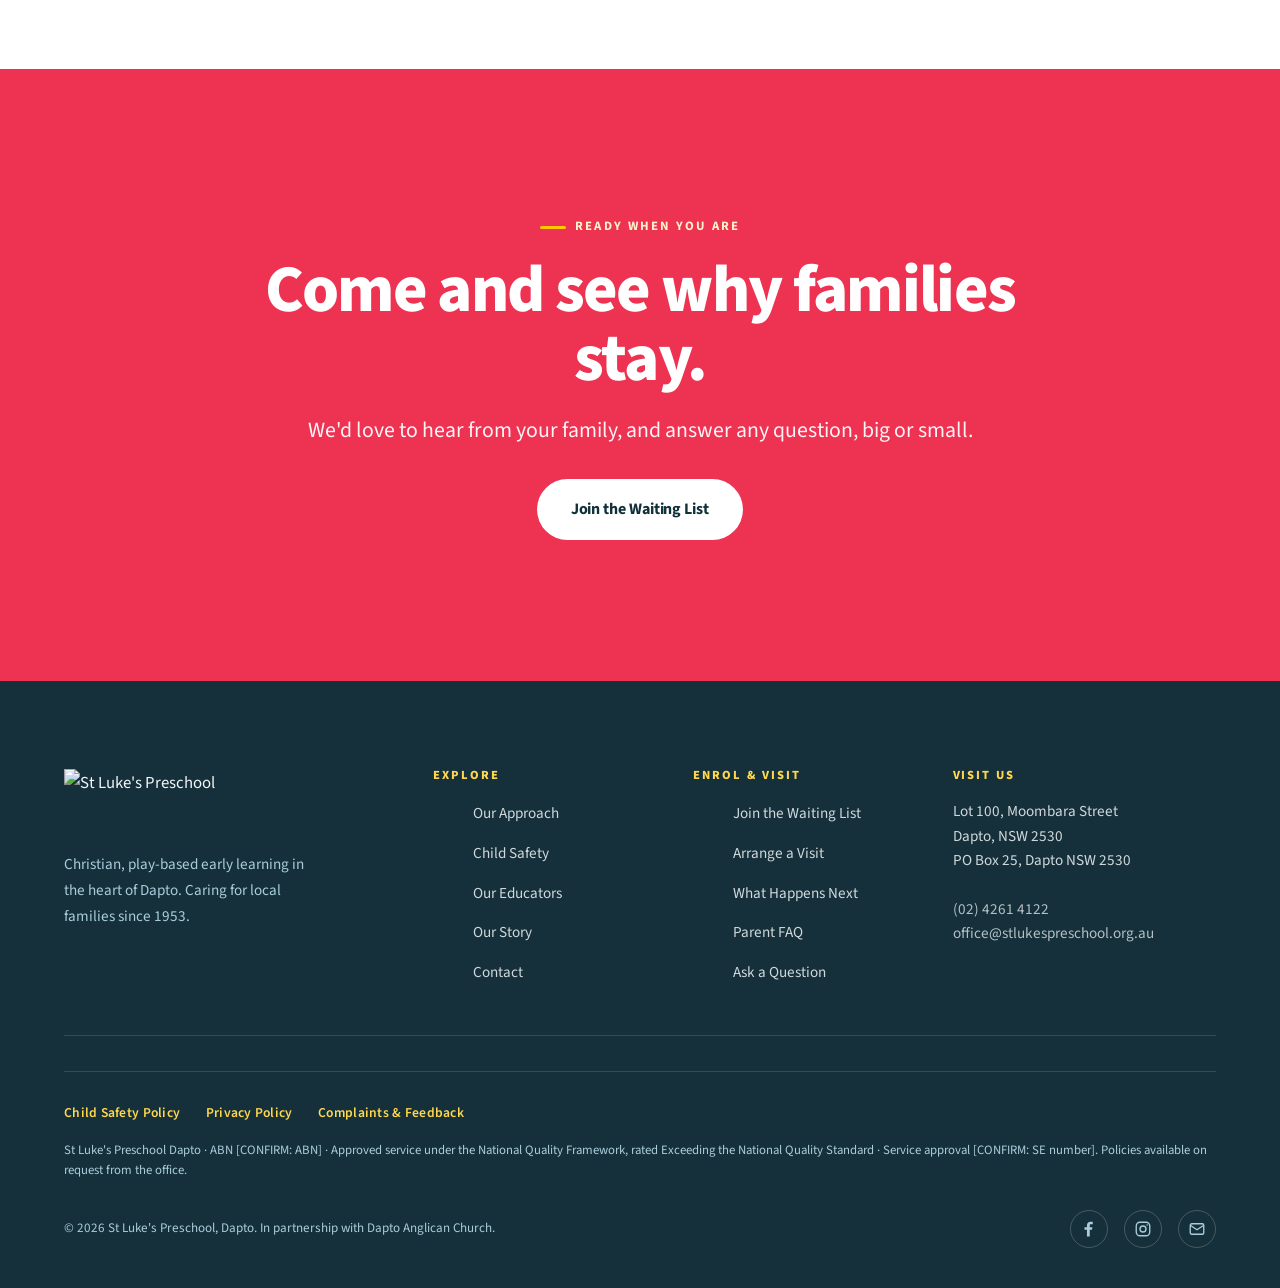
==== commit a5237242: "v2: Arrange a Visit pathway + visit.html; Essentials info; stronger Child Safety (policies/complaint" ====
--- a/contact.html
+++ b/contact.html
@@ -9,7 +9,7 @@
 <link rel="preconnect" href="https://fonts.googleapis.com">
 <link rel="preconnect" href="https://fonts.gstatic.com" crossorigin>
 <link rel="preconnect" href="https://images.squarespace-cdn.com">
-<link rel="stylesheet" href="assets/css/style.css">
+<link rel="stylesheet" href="assets/css/style.css?v=6">
 </head>
 <body>
 <a class="skip-link" href="#main">Skip to content</a>
@@ -29,7 +29,7 @@
       <li><a href="contact.html" aria-current="page">Contact</a></li>
     </ul>
     <div class="nav__cta">
-      <a class="btn btn--outline-light" href="contact.html">Contact</a>
+      <a class="btn btn--outline-light" href="visit.html">Arrange a Visit</a>
       <a class="btn btn--timber" href="enrol.html">Join the Waiting List</a>
     </div>
     <button class="nav__toggle" aria-label="Open menu" aria-expanded="false"><span></span><span></span><span></span></button>
@@ -112,7 +112,7 @@
 
 <div data-footer></div>
 <script src="assets/js/main.js"></script>
-<script src="assets/js/footer.js"></script>
-<script src="assets/js/stickers.js"></script>
+<script src="assets/js/footer.js?v=2"></script>
+<script src="assets/js/stickers.js?v=6"></script>
 </body>
 </html>
--- a/assets/css/style.css
+++ b/assets/css/style.css
@@ -503,6 +503,34 @@
 .reveal-d3 { transition-delay: 0.24s; }
 @media (prefers-reduced-motion: reduce) { .reveal { opacity: 1; transform: none; } }
 
+/* ---------- Mobile polish (agency pass) ---------- */
+@media (max-width: 600px) {
+  :root { --section: 3.9rem; --gutter: 1.3rem; }
+  /* declutter header on phones; the sticky bar carries the CTA */
+  .nav__cta { display: none; }
+  .site-header.is-solid { padding: 0.55rem 0; }
+  .nav__logo img, .is-solid .nav__logo img { height: 42px; }
+  /* generous tap targets */
+  .btn { padding: 0.95rem 1.55rem; font-size: 0.98rem; }
+  /* trust bar breathes */
+  .trustbar__item { padding: 1.55rem 0.9rem; }
+  .trustbar__item strong { font-size: 1.3rem; }
+  /* page hero (inner) sits tighter */
+  .page-hero { min-height: 48vh; padding-top: 7rem; }
+  /* quote cards read larger */
+  .quote p { font-size: 1.14rem; }
+  /* sticky CTA: comfortable, balanced */
+  .sticky-cta .btn { padding: 0.9rem; font-size: 0.95rem; }
+}
+
+/* Collapse any inline 2-col grids (enrol paths, FAQ, reforms, philosophy) on phones */
+@media (max-width: 720px) {
+  .values[style], .steps[style] { grid-template-columns: 1fr !important; }
+  .value[style] { padding: 1.8rem !important; }
+  .form-card { padding: 1.5rem !important; }
+  .form-row { grid-template-columns: 1fr; }
+}
+
 /* ---------- Utilities ---------- */
 .text-center { text-align: center; }
 .mt-2 { margin-top: 2rem; } .mt-3 { margin-top: 3rem; }
@@ -513,3 +541,59 @@
 .skip-link { position:absolute; left:-999px; top:0; background:var(--forest-deep); color:#fff; padding:0.7rem 1.2rem; z-index:200; border-radius:0 0 8px 0; }
 .skip-link:focus { left:0; }
 :focus-visible { outline: 3px solid var(--sage); outline-offset: 3px; border-radius: 4px; }
+
+/* =====================================================================
+   v2 additions: essentials grid, FAQ accordion, confirm placeholders,
+   footer legal row. Built on existing tokens, no design change.
+   ===================================================================== */
+
+/* ---- The Essentials (practical info) ---- */
+.essentials { display: grid; grid-template-columns: repeat(2, 1fr); gap: 0; margin-top: 0.5rem; }
+.essential {
+  display: grid; grid-template-columns: 190px 1fr; gap: 1.4rem; align-items: baseline;
+  padding: 1.4rem 0; border-top: 1px solid var(--line);
+}
+.essential dt { font-family: var(--display); font-weight: 800; font-size: 1.02rem; color: var(--forest-deep); letter-spacing: -0.01em; }
+.essential dd { margin: 0; font-size: 0.98rem; color: var(--charcoal-soft); }
+.essential dd a { font-size: 0.95rem; }
+.essentials__cta { display: flex; flex-wrap: wrap; gap: 0.9rem; margin-top: 2.4rem; }
+@media (max-width: 860px) { .essentials { grid-template-columns: 1fr; } }
+@media (max-width: 480px) {
+  .essential { grid-template-columns: 1fr; gap: 0.3rem; }
+  .essentials__cta .btn { width: 100%; justify-content: center; }
+}
+
+/* ---- Confirm placeholders (must never ship silently) ---- */
+.confirm {
+  background: var(--yellow); color: var(--forest-deep); font-weight: 600;
+  padding: 0.05em 0.4em; border-radius: 6px; font-size: 0.92em;
+  box-decoration-break: clone; -webkit-box-decoration-break: clone;
+}
+
+/* ---- FAQ accordion (native details/summary) ---- */
+.faq { border-top: 1px solid var(--line); }
+.faq__item { border-bottom: 1px solid var(--line); }
+.faq__item summary {
+  list-style: none; cursor: pointer; padding: 1.3rem 3rem 1.3rem 0; position: relative;
+  font-family: var(--display); font-weight: 700; font-size: 1.18rem; color: var(--forest-deep);
+  letter-spacing: -0.01em; line-height: 1.3; transition: color 0.3s var(--ease);
+}
+.faq__item summary::-webkit-details-marker { display: none; }
+.faq__item summary:hover { color: var(--timber-deep); }
+.faq__item summary::after {
+  content: ''; position: absolute; right: 0.3rem; top: 1.55rem; width: 13px; height: 13px;
+  border-right: 2.5px solid var(--timber); border-bottom: 2.5px solid var(--timber);
+  transform: rotate(45deg); transition: transform 0.35s var(--ease);
+}
+.faq__item[open] summary::after { transform: rotate(-135deg); top: 1.75rem; }
+.faq__a { padding: 0 3rem 1.5rem 0; }
+.faq__a p { font-size: 1rem; color: var(--charcoal-soft); max-width: 68ch; }
+:focus-visible.faq__item summary, .faq__item summary:focus-visible { outline: 3px solid var(--sage); outline-offset: 3px; border-radius: 4px; }
+@media (max-width: 480px) { .faq__item summary { font-size: 1.05rem; padding-right: 2.4rem; } .faq__a { padding-right: 0; } }
+
+/* ---- Footer legal row ---- */
+.footer__legal { padding-top: 1.8rem; margin-top: 2.2rem; border-top: 1px solid rgba(243,236,224,0.14); }
+.footer__legal-links { display: flex; flex-wrap: wrap; gap: 1.6rem; margin-bottom: 1rem; }
+.footer__legal-links a { font-size: 0.85rem; color: var(--sand-deep); font-weight: 600; letter-spacing: 0.02em; transition: color 0.3s; }
+.footer__legal-links a:hover { color: var(--sand); }
+.footer__reg { font-size: 0.8rem; color: var(--sage-soft); line-height: 1.6; max-width: none; }
